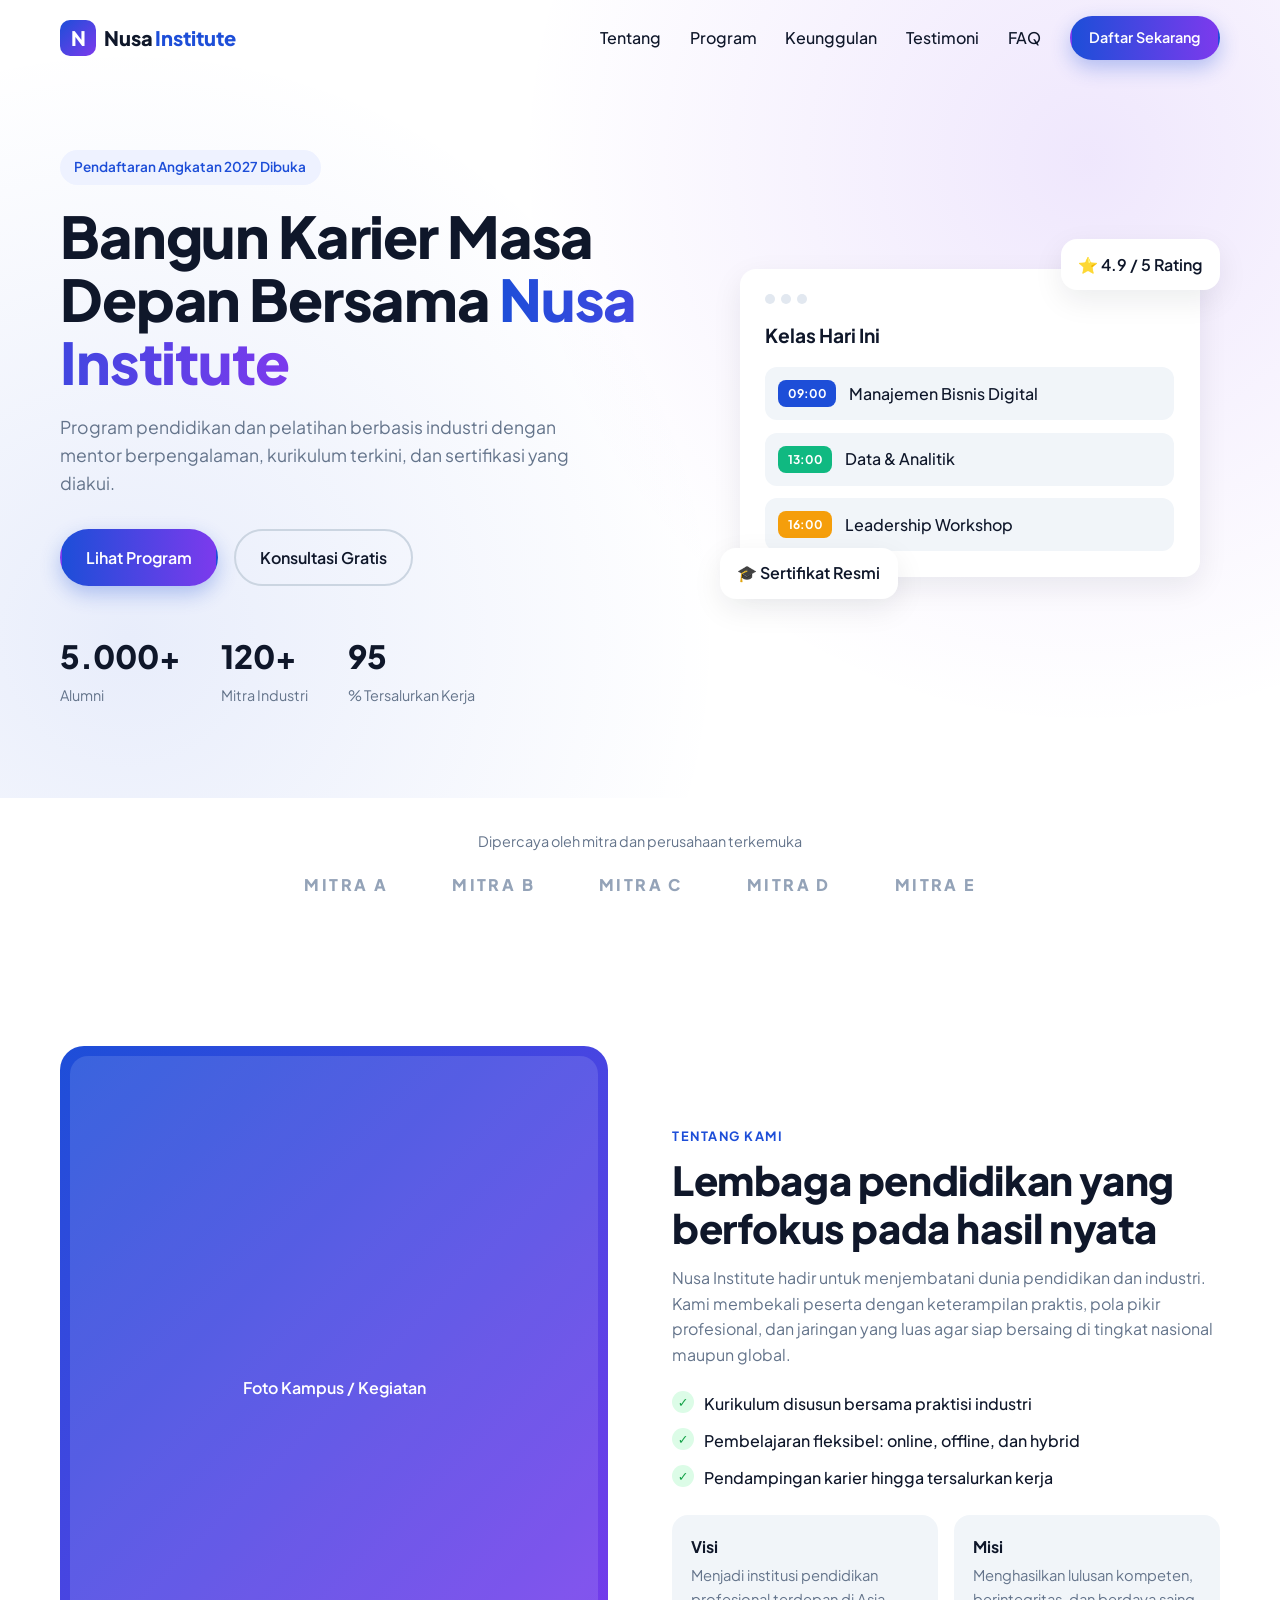
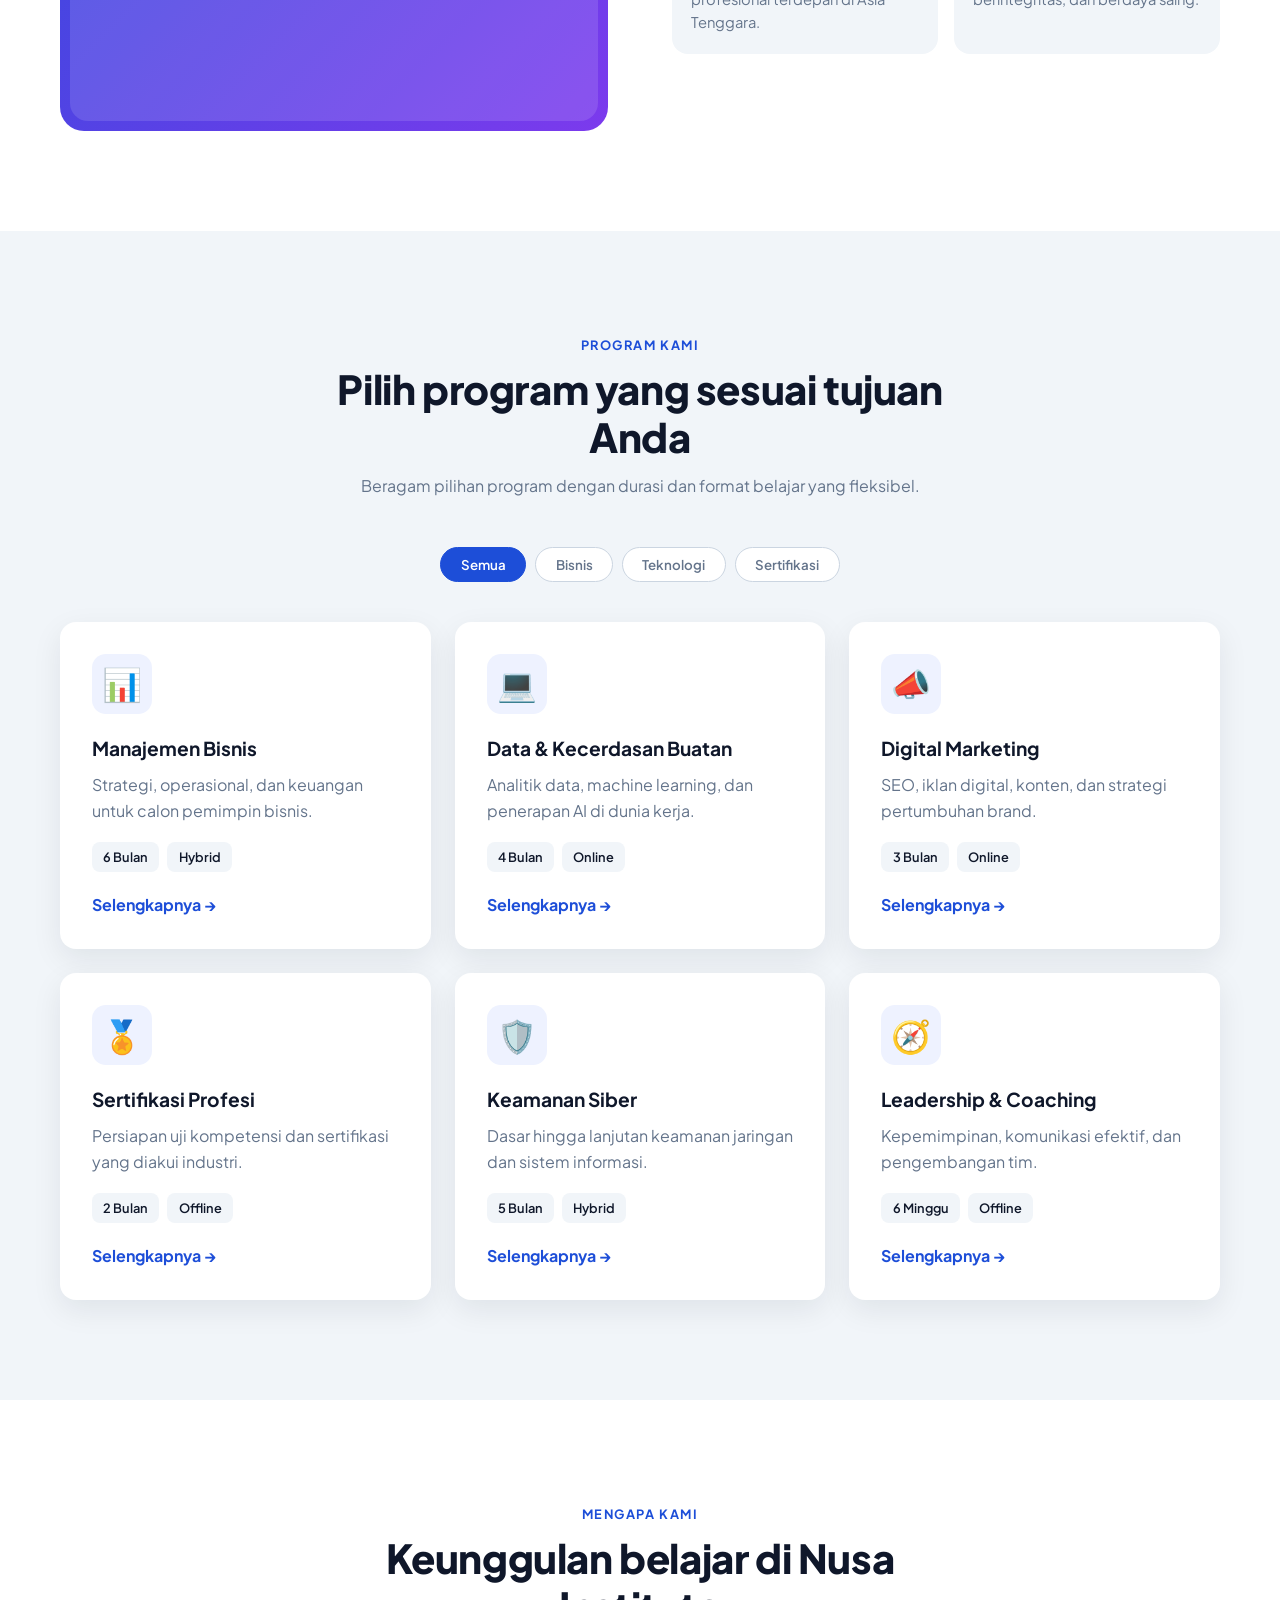
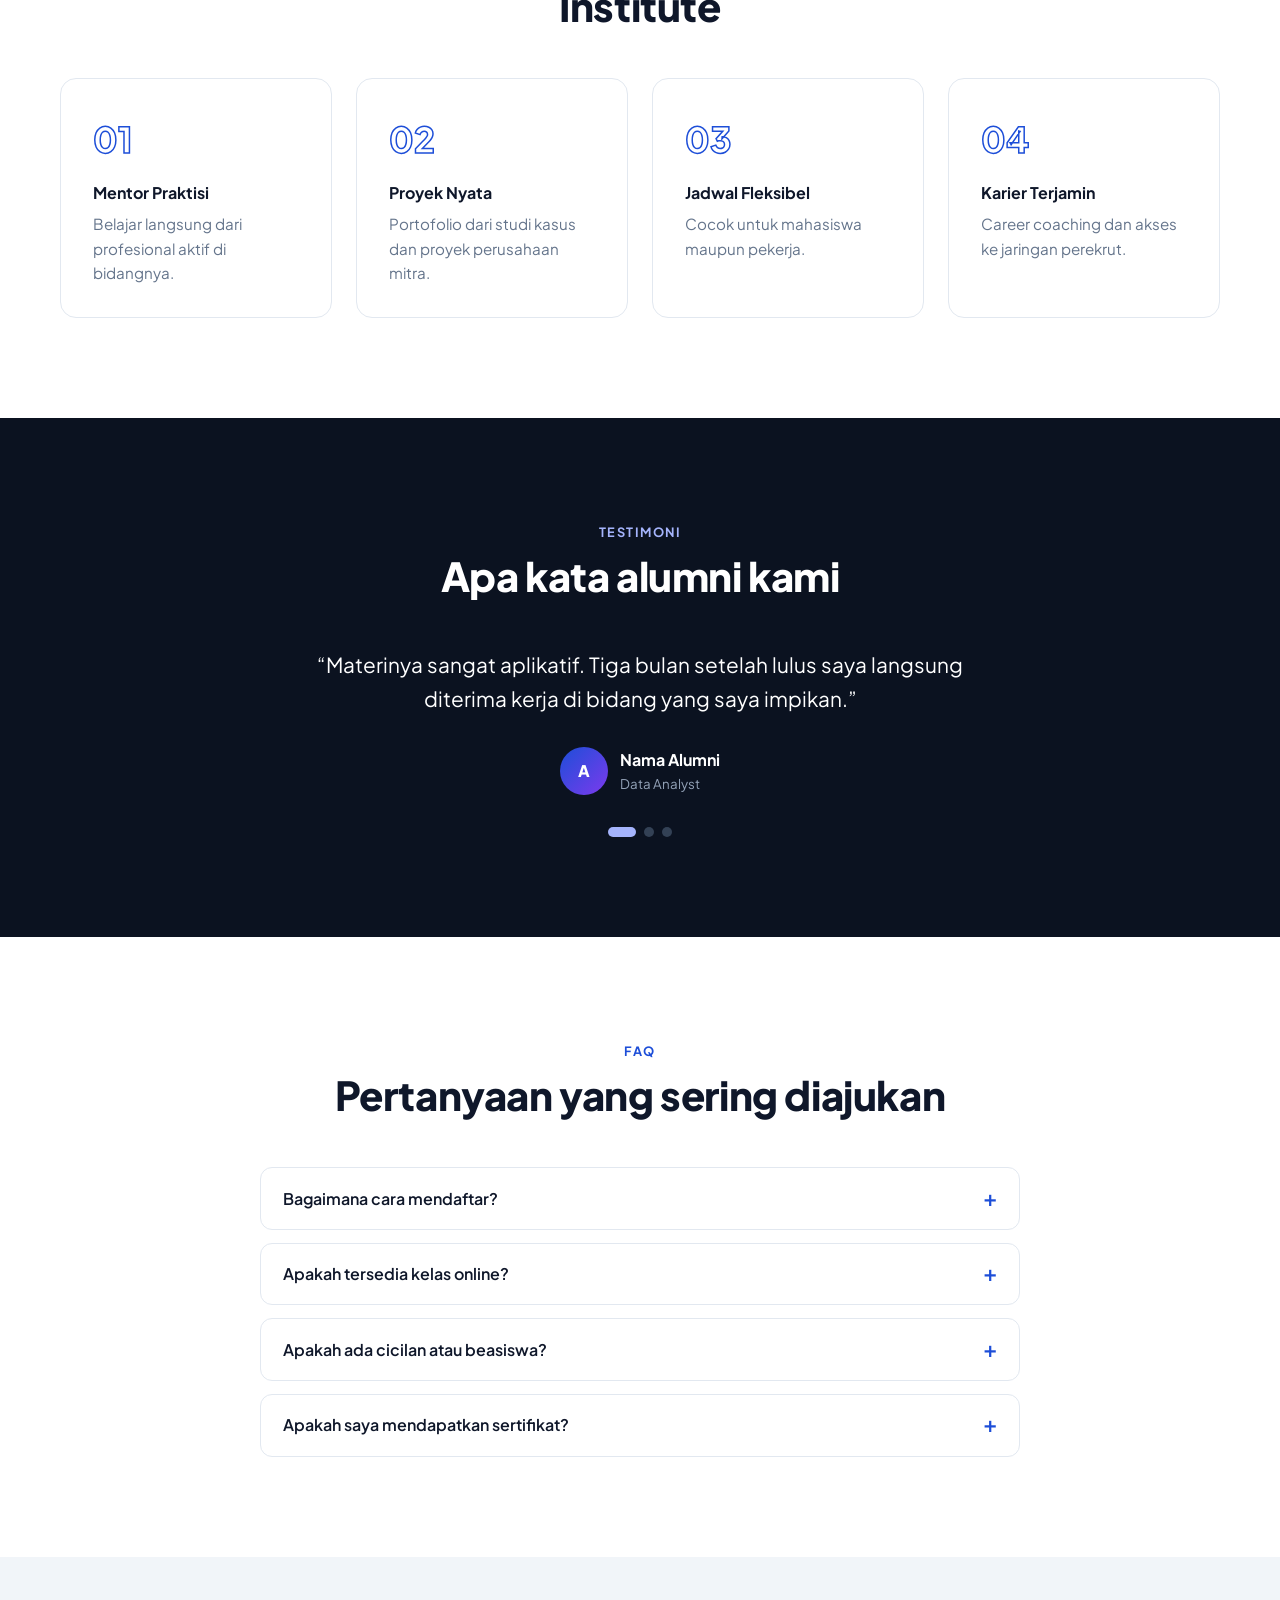
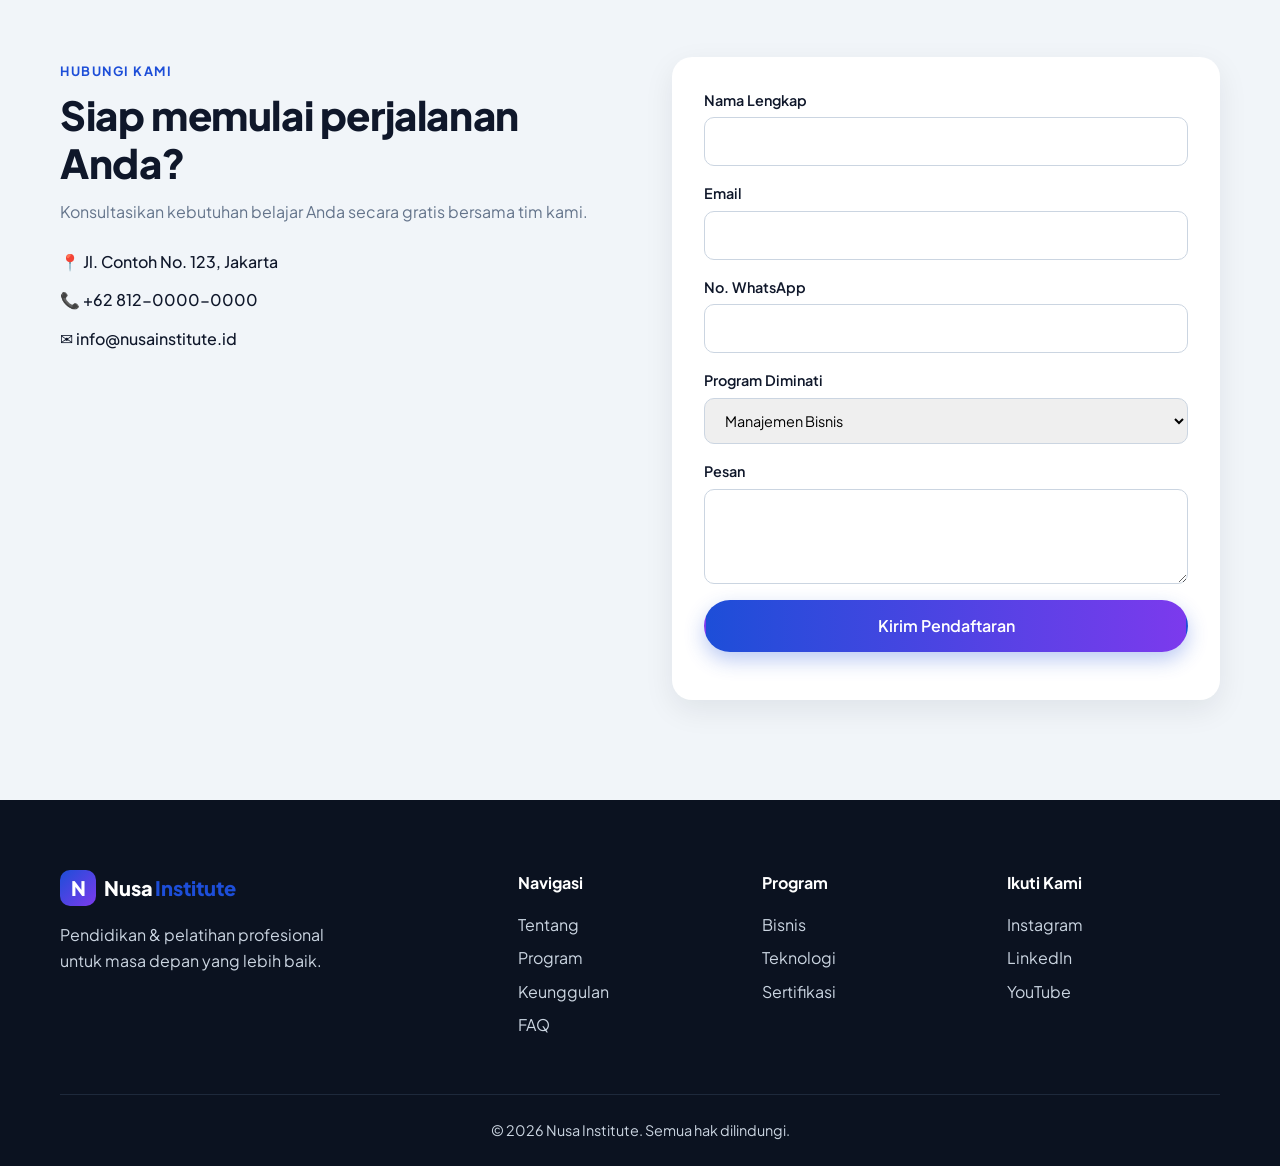
==== index.html @ dc655ea7 "Add institute landing page template (HTML/CSS/JS) Co-Authored-By: Claude Opus 5.5 <noreply@anthropic" ====
<!DOCTYPE html>
<html lang="id">
<head>
  <meta charset="UTF-8" />
  <meta name="viewport" content="width=device-width, initial-scale=1.0" />
  <title>Nusa Institute — Pendidikan & Pelatihan Profesional</title>
  <meta name="description" content="Nusa Institute: program pendidikan, pelatihan, dan sertifikasi profesional." />
  <link rel="preconnect" href="https://fonts.googleapis.com" />
  <link rel="preconnect" href="https://fonts.gstatic.com" crossorigin />
  <link href="https://fonts.googleapis.com/css2?family=Plus+Jakarta+Sans:wght@400;500;600;700;800&display=swap" rel="stylesheet" />
  <link rel="stylesheet" href="assets/styles.css" />
</head>
<body>
  <!-- Navbar -->
  <header class="nav" id="top">
    <div class="container nav__inner">
      <a href="#top" class="logo"><span class="logo__mark">N</span> Nusa<span class="logo__accent">Institute</span></a>
      <nav class="nav__links" id="navLinks">
        <a href="#tentang">Tentang</a>
        <a href="#program">Program</a>
        <a href="#keunggulan">Keunggulan</a>
        <a href="#testimoni">Testimoni</a>
        <a href="#faq">FAQ</a>
        <a href="#kontak" class="btn btn--primary btn--sm">Daftar Sekarang</a>
      </nav>
      <button class="nav__toggle" id="navToggle" aria-label="Buka menu"><span></span><span></span><span></span></button>
    </div>
  </header>

  <!-- Hero -->
  <section class="hero">
    <div class="container hero__inner">
      <div class="hero__text reveal">
        <span class="badge">Pendaftaran Angkatan 2027 Dibuka</span>
        <h1>Bangun Karier Masa Depan Bersama <span class="grad">Nusa Institute</span></h1>
        <p>Program pendidikan dan pelatihan berbasis industri dengan mentor berpengalaman, kurikulum terkini, dan sertifikasi yang diakui.</p>
        <div class="hero__cta">
          <a href="#program" class="btn btn--primary">Lihat Program</a>
          <a href="#kontak" class="btn btn--ghost">Konsultasi Gratis</a>
        </div>
        <div class="hero__stats">
          <div><strong data-count="5000">0</strong><span>Alumni</span></div>
          <div><strong data-count="120">0</strong><span>Mitra Industri</span></div>
          <div><strong data-count="95">0</strong><span>% Tersalurkan Kerja</span></div>
        </div>
      </div>
      <div class="hero__visual reveal">
        <div class="hero__card hero__card--main">
          <div class="hero__card-head"><span class="dot"></span><span class="dot"></span><span class="dot"></span></div>
          <h3>Kelas Hari Ini</h3>
          <ul>
            <li><span class="pill pill--blue">09:00</span> Manajemen Bisnis Digital</li>
            <li><span class="pill pill--green">13:00</span> Data &amp; Analitik</li>
            <li><span class="pill pill--orange">16:00</span> Leadership Workshop</li>
          </ul>
        </div>
        <div class="hero__card hero__card--float">🎓 Sertifikat Resmi</div>
        <div class="hero__card hero__card--float2">⭐ 4.9 / 5 Rating</div>
      </div>
    </div>
  </section>

  <!-- Partners -->
  <section class="partners">
    <div class="container">
      <p>Dipercaya oleh mitra dan perusahaan terkemuka</p>
      <div class="partners__row">
        <span>MITRA A</span><span>MITRA B</span><span>MITRA C</span><span>MITRA D</span><span>MITRA E</span>
      </div>
    </div>
  </section>

  <!-- About -->
  <section class="section" id="tentang">
    <div class="container about">
      <div class="about__img reveal"><div class="about__img-inner">Foto Kampus / Kegiatan</div></div>
      <div class="reveal">
        <span class="eyebrow">Tentang Kami</span>
        <h2>Lembaga pendidikan yang berfokus pada hasil nyata</h2>
        <p>Nusa Institute hadir untuk menjembatani dunia pendidikan dan industri. Kami membekali peserta dengan keterampilan praktis, pola pikir profesional, dan jaringan yang luas agar siap bersaing di tingkat nasional maupun global.</p>
        <ul class="checklist">
          <li>Kurikulum disusun bersama praktisi industri</li>
          <li>Pembelajaran fleksibel: online, offline, dan hybrid</li>
          <li>Pendampingan karier hingga tersalurkan kerja</li>
        </ul>
        <div class="about__vm">
          <div><h4>Visi</h4><p>Menjadi institusi pendidikan profesional terdepan di Asia Tenggara.</p></div>
          <div><h4>Misi</h4><p>Menghasilkan lulusan kompeten, berintegritas, dan berdaya saing.</p></div>
        </div>
      </div>
    </div>
  </section>

  <!-- Programs -->
  <section class="section section--alt" id="program">
    <div class="container">
      <div class="section__head reveal">
        <span class="eyebrow">Program Kami</span>
        <h2>Pilih program yang sesuai tujuan Anda</h2>
        <p>Beragam pilihan program dengan durasi dan format belajar yang fleksibel.</p>
      </div>
      <div class="filters reveal">
        <button class="filter is-active" data-filter="all">Semua</button>
        <button class="filter" data-filter="bisnis">Bisnis</button>
        <button class="filter" data-filter="teknologi">Teknologi</button>
        <button class="filter" data-filter="sertifikasi">Sertifikasi</button>
      </div>
      <div class="grid grid--3" id="programGrid">
        <article class="card reveal" data-cat="bisnis">
          <div class="card__icon">📊</div>
          <h3>Manajemen Bisnis</h3>
          <p>Strategi, operasional, dan keuangan untuk calon pemimpin bisnis.</p>
          <div class="card__meta"><span>6 Bulan</span><span>Hybrid</span></div>
          <a href="#kontak" class="card__link">Selengkapnya →</a>
        </article>
        <article class="card reveal" data-cat="teknologi">
          <div class="card__icon">💻</div>
          <h3>Data &amp; Kecerdasan Buatan</h3>
          <p>Analitik data, machine learning, dan penerapan AI di dunia kerja.</p>
          <div class="card__meta"><span>4 Bulan</span><span>Online</span></div>
          <a href="#kontak" class="card__link">Selengkapnya →</a>
        </article>
        <article class="card reveal" data-cat="bisnis">
          <div class="card__icon">📣</div>
          <h3>Digital Marketing</h3>
          <p>SEO, iklan digital, konten, dan strategi pertumbuhan brand.</p>
          <div class="card__meta"><span>3 Bulan</span><span>Online</span></div>
          <a href="#kontak" class="card__link">Selengkapnya →</a>
        </article>
        <article class="card reveal" data-cat="sertifikasi">
          <div class="card__icon">🏅</div>
          <h3>Sertifikasi Profesi</h3>
          <p>Persiapan uji kompetensi dan sertifikasi yang diakui industri.</p>
          <div class="card__meta"><span>2 Bulan</span><span>Offline</span></div>
          <a href="#kontak" class="card__link">Selengkapnya →</a>
        </article>
        <article class="card reveal" data-cat="teknologi">
          <div class="card__icon">🛡️</div>
          <h3>Keamanan Siber</h3>
          <p>Dasar hingga lanjutan keamanan jaringan dan sistem informasi.</p>
          <div class="card__meta"><span>5 Bulan</span><span>Hybrid</span></div>
          <a href="#kontak" class="card__link">Selengkapnya →</a>
        </article>
        <article class="card reveal" data-cat="sertifikasi">
          <div class="card__icon">🧭</div>
          <h3>Leadership &amp; Coaching</h3>
          <p>Kepemimpinan, komunikasi efektif, dan pengembangan tim.</p>
          <div class="card__meta"><span>6 Minggu</span><span>Offline</span></div>
          <a href="#kontak" class="card__link">Selengkapnya →</a>
        </article>
      </div>
    </div>
  </section>

  <!-- Features -->
  <section class="section" id="keunggulan">
    <div class="container">
      <div class="section__head reveal">
        <span class="eyebrow">Mengapa Kami</span>
        <h2>Keunggulan belajar di Nusa Institute</h2>
      </div>
      <div class="grid grid--4">
        <div class="feature reveal"><div class="feature__num">01</div><h4>Mentor Praktisi</h4><p>Belajar langsung dari profesional aktif di bidangnya.</p></div>
        <div class="feature reveal"><div class="feature__num">02</div><h4>Proyek Nyata</h4><p>Portofolio dari studi kasus dan proyek perusahaan mitra.</p></div>
        <div class="feature reveal"><div class="feature__num">03</div><h4>Jadwal Fleksibel</h4><p>Cocok untuk mahasiswa maupun pekerja.</p></div>
        <div class="feature reveal"><div class="feature__num">04</div><h4>Karier Terjamin</h4><p>Career coaching dan akses ke jaringan perekrut.</p></div>
      </div>
    </div>
  </section>

  <!-- Testimonials -->
  <section class="section section--dark" id="testimoni">
    <div class="container">
      <div class="section__head reveal">
        <span class="eyebrow eyebrow--light">Testimoni</span>
        <h2>Apa kata alumni kami</h2>
      </div>
      <div class="slider reveal">
        <div class="slider__track" id="sliderTrack">
          <blockquote class="testi">
            <p>“Materinya sangat aplikatif. Tiga bulan setelah lulus saya langsung diterima kerja di bidang yang saya impikan.”</p>
            <footer><span class="avatar">A</span><div><strong>Nama Alumni</strong><small>Data Analyst</small></div></footer>
          </blockquote>
          <blockquote class="testi">
            <p>“Mentornya sabar dan berpengalaman. Jadwal fleksibel sehingga bisa belajar sambil bekerja.”</p>
            <footer><span class="avatar">B</span><div><strong>Nama Alumni</strong><small>Marketing Manager</small></div></footer>
          </blockquote>
          <blockquote class="testi">
            <p>“Sertifikasinya membantu saya naik jabatan. Investasi terbaik untuk karier saya.”</p>
            <footer><span class="avatar">C</span><div><strong>Nama Alumni</strong><small>Team Leader</small></div></footer>
          </blockquote>
        </div>
        <div class="slider__dots" id="sliderDots"></div>
      </div>
    </div>
  </section>

  <!-- FAQ -->
  <section class="section" id="faq">
    <div class="container container--narrow">
      <div class="section__head reveal">
        <span class="eyebrow">FAQ</span>
        <h2>Pertanyaan yang sering diajukan</h2>
      </div>
      <div class="faq reveal">
        <details><summary>Bagaimana cara mendaftar?</summary><p>Isi formulir pada bagian Kontak di bawah, tim kami akan menghubungi Anda dalam 1×24 jam.</p></details>
        <details><summary>Apakah tersedia kelas online?</summary><p>Ya. Sebagian besar program tersedia dalam format online, offline, maupun hybrid.</p></details>
        <details><summary>Apakah ada cicilan atau beasiswa?</summary><p>Tersedia skema cicilan dan beasiswa terbatas untuk peserta berprestasi.</p></details>
        <details><summary>Apakah saya mendapatkan sertifikat?</summary><p>Setiap peserta yang menyelesaikan program akan memperoleh sertifikat resmi.</p></details>
      </div>
    </div>
  </section>

  <!-- CTA + Contact -->
  <section class="section section--alt" id="kontak">
    <div class="container contact">
      <div class="reveal">
        <span class="eyebrow">Hubungi Kami</span>
        <h2>Siap memulai perjalanan Anda?</h2>
        <p>Konsultasikan kebutuhan belajar Anda secara gratis bersama tim kami.</p>
        <ul class="contact__info">
          <li>📍 Jl. Contoh No. 123, Jakarta</li>
          <li>📞 +62 812-0000-0000</li>
          <li>✉️ info@nusainstitute.id</li>
        </ul>
      </div>
      <form class="form reveal" id="contactForm">
        <label>Nama Lengkap<input type="text" name="nama" required /></label>
        <label>Email<input type="email" name="email" required /></label>
        <label>No. WhatsApp<input type="tel" name="wa" required /></label>
        <label>Program Diminati
          <select name="program">
            <option>Manajemen Bisnis</option><option>Data &amp; Kecerdasan Buatan</option>
            <option>Digital Marketing</option><option>Sertifikasi Profesi</option>
            <option>Keamanan Siber</option><option>Leadership &amp; Coaching</option>
          </select>
        </label>
        <label>Pesan<textarea name="pesan" rows="3"></textarea></label>
        <button type="submit" class="btn btn--primary btn--block">Kirim Pendaftaran</button>
        <p class="form__msg" id="formMsg" role="status"></p>
      </form>
    </div>
  </section>

  <!-- Footer -->
  <footer class="footer">
    <div class="container footer__grid">
      <div>
        <a href="#top" class="logo logo--light"><span class="logo__mark">N</span> Nusa<span class="logo__accent">Institute</span></a>
        <p>Pendidikan & pelatihan profesional untuk masa depan yang lebih baik.</p>
      </div>
      <div><h5>Navigasi</h5><a href="#tentang">Tentang</a><a href="#program">Program</a><a href="#keunggulan">Keunggulan</a><a href="#faq">FAQ</a></div>
      <div><h5>Program</h5><a href="#program">Bisnis</a><a href="#program">Teknologi</a><a href="#program">Sertifikasi</a></div>
      <div><h5>Ikuti Kami</h5><a href="#">Instagram</a><a href="#">LinkedIn</a><a href="#">YouTube</a></div>
    </div>
    <div class="container footer__bottom">© <span id="year"></span> Nusa Institute. Semua hak dilindungi.</div>
  </footer>

  <a href="#top" class="to-top" id="toTop" aria-label="Kembali ke atas">↑</a>
  <script src="assets/script.js"></script>
</body>
</html>
---- assets/styles.css ----
:root{
  --primary:#1d4ed8; --primary-2:#7c3aed; --accent:#f59e0b;
  --text:#0f172a; --muted:#64748b; --bg:#ffffff; --bg-alt:#f1f5f9; --dark:#0b1220;
  --radius:16px; --shadow:0 10px 30px rgba(15,23,42,.08);
}
*{box-sizing:border-box;margin:0;padding:0}
html{scroll-behavior:smooth}
body{font-family:'Plus Jakarta Sans',system-ui,sans-serif;color:var(--text);background:var(--bg);line-height:1.6}
a{color:inherit;text-decoration:none}
img{max-width:100%}
.container{width:min(1160px,92%);margin-inline:auto}
.container--narrow{width:min(760px,92%)}
h1{font-size:clamp(2.2rem,5vw,3.6rem);line-height:1.1;font-weight:800;letter-spacing:-.02em}
h2{font-size:clamp(1.7rem,3.5vw,2.5rem);line-height:1.2;font-weight:800;letter-spacing:-.01em;margin-bottom:.8rem}
h3{font-size:1.2rem;font-weight:700}
.grad{background:linear-gradient(90deg,var(--primary),var(--primary-2));-webkit-background-clip:text;background-clip:text;color:transparent}

/* Buttons */
.btn{display:inline-flex;align-items:center;justify-content:center;gap:.5rem;padding:.85rem 1.5rem;border-radius:999px;font-weight:600;border:2px solid transparent;cursor:pointer;transition:.25s;font-family:inherit;font-size:1rem}
.btn--primary{background:linear-gradient(90deg,var(--primary),var(--primary-2));color:#fff;box-shadow:0 8px 20px rgba(29,78,216,.3)}
.btn--primary:hover{transform:translateY(-2px);box-shadow:0 12px 26px rgba(29,78,216,.4)}
.btn--ghost{border-color:#cbd5e1;color:var(--text)}
.btn--ghost:hover{border-color:var(--primary);color:var(--primary)}
.btn--sm{padding:.55rem 1.1rem;font-size:.9rem}
.btn--block{width:100%}

/* Navbar */
.nav{position:fixed;inset:0 0 auto;z-index:50;transition:.3s}
.nav.is-scrolled{background:rgba(255,255,255,.9);backdrop-filter:blur(12px);box-shadow:0 2px 20px rgba(0,0,0,.06)}
.nav__inner{display:flex;align-items:center;justify-content:space-between;height:76px}
.logo{display:flex;align-items:center;gap:.5rem;font-weight:800;font-size:1.25rem}
.logo__mark{display:grid;place-items:center;width:36px;height:36px;border-radius:10px;background:linear-gradient(135deg,var(--primary),var(--primary-2));color:#fff}
.logo__accent{color:var(--primary);margin-left:-.35rem}
.logo--light{color:#fff}
.nav__links{display:flex;align-items:center;gap:1.8rem;font-weight:500}
.nav__links a:not(.btn):hover{color:var(--primary)}
.nav__toggle{display:none;background:none;border:0;cursor:pointer;flex-direction:column;gap:5px}
.nav__toggle span{width:24px;height:2px;background:var(--text);transition:.3s}

/* Hero */
.hero{padding:150px 0 90px;background:radial-gradient(circle at 85% 20%,rgba(124,58,237,.12),transparent 45%),radial-gradient(circle at 10% 80%,rgba(29,78,216,.10),transparent 45%)}
.hero__inner{display:grid;grid-template-columns:1.1fr .9fr;gap:3rem;align-items:center}
.badge{display:inline-block;background:#eef2ff;color:var(--primary);padding:.4rem .9rem;border-radius:999px;font-weight:600;font-size:.85rem;margin-bottom:1.2rem}
.hero__text p{color:var(--muted);font-size:1.1rem;margin:1.2rem 0 2rem;max-width:540px}
.hero__cta{display:flex;gap:1rem;flex-wrap:wrap}
.hero__stats{display:flex;gap:2.5rem;margin-top:2.8rem}
.hero__stats strong{display:block;font-size:2rem;font-weight:800}
.hero__stats span{color:var(--muted);font-size:.9rem}
.hero__visual{position:relative;min-height:380px}
.hero__card{background:#fff;border-radius:var(--radius);box-shadow:var(--shadow)}
.hero__card--main{padding:1.6rem;position:absolute;inset:30px 20px auto 20px}
.hero__card-head{display:flex;gap:6px;margin-bottom:1rem}
.dot{width:10px;height:10px;border-radius:50%;background:#e2e8f0}
.hero__card--main ul{list-style:none;margin-top:1rem;display:grid;gap:.8rem}
.hero__card--main li{display:flex;align-items:center;gap:.8rem;padding:.8rem;border-radius:12px;background:var(--bg-alt);font-weight:500}
.pill{font-size:.75rem;font-weight:700;padding:.25rem .6rem;border-radius:8px;color:#fff}
.pill--blue{background:var(--primary)}.pill--green{background:#10b981}.pill--orange{background:var(--accent)}
.hero__card--float,.hero__card--float2{position:absolute;padding:.8rem 1.1rem;font-weight:600;animation:float 4s ease-in-out infinite}
.hero__card--float{bottom:20px;left:0}
.hero__card--float2{top:0;right:0;animation-delay:2s}
@keyframes float{50%{transform:translateY(-10px)}}

/* Partners */
.partners{padding:2rem 0 3rem;text-align:center}
.partners p{color:var(--muted);font-size:.9rem;margin-bottom:1.2rem}
.partners__row{display:flex;justify-content:center;flex-wrap:wrap;gap:2.5rem 4rem;font-weight:800;letter-spacing:.15em;color:#94a3b8}

/* Sections */
.section{padding:100px 0}
.section--alt{background:var(--bg-alt)}
.section--dark{background:var(--dark);color:#fff}
.section__head{text-align:center;max-width:640px;margin:0 auto 3rem}
.section__head p{color:var(--muted)}
.eyebrow{display:inline-block;color:var(--primary);font-weight:700;text-transform:uppercase;letter-spacing:.12em;font-size:.8rem;margin-bottom:.6rem}
.eyebrow--light{color:#a5b4fc}

/* About */
.about{display:grid;grid-template-columns:1fr 1fr;gap:4rem;align-items:center}
.about__img{aspect-ratio:4/5;border-radius:24px;background:linear-gradient(135deg,var(--primary),var(--primary-2));padding:10px}
.about__img-inner{height:100%;border-radius:18px;background:rgba(255,255,255,.12);display:grid;place-items:center;color:#fff;font-weight:600}
.about p{color:var(--muted)}
.checklist{list-style:none;margin:1.5rem 0;display:grid;gap:.7rem}
.checklist li{padding-left:2rem;position:relative;font-weight:500}
.checklist li::before{content:"✓";position:absolute;left:0;width:22px;height:22px;border-radius:50%;background:#dcfce7;color:#16a34a;display:grid;place-items:center;font-size:.8rem;font-weight:800}
.about__vm{display:grid;grid-template-columns:1fr 1fr;gap:1rem}
.about__vm>div{background:var(--bg-alt);padding:1.2rem;border-radius:var(--radius)}
.about__vm h4{margin-bottom:.3rem}
.about__vm p{font-size:.92rem}

/* Grid & cards */
.grid{display:grid;gap:1.5rem}
.grid--3{grid-template-columns:repeat(3,1fr)}
.grid--4{grid-template-columns:repeat(4,1fr)}
.filters{display:flex;justify-content:center;flex-wrap:wrap;gap:.6rem;margin-bottom:2.5rem}
.filter{border:1px solid #cbd5e1;background:#fff;padding:.5rem 1.2rem;border-radius:999px;cursor:pointer;font-family:inherit;font-weight:600;color:var(--muted);transition:.2s}
.filter.is-active,.filter:hover{background:var(--primary);color:#fff;border-color:var(--primary)}
.card{background:#fff;border-radius:var(--radius);padding:2rem;box-shadow:var(--shadow);transition:.3s;display:flex;flex-direction:column}
.card:hover{transform:translateY(-6px);box-shadow:0 20px 40px rgba(15,23,42,.12)}
.card.is-hidden{display:none}
.card__icon{font-size:2rem;width:60px;height:60px;display:grid;place-items:center;border-radius:14px;background:#eef2ff;margin-bottom:1.2rem}
.card p{color:var(--muted);margin:.5rem 0 1.2rem;flex:1}
.card__meta{display:flex;gap:.5rem;margin-bottom:1.2rem}
.card__meta span{font-size:.8rem;font-weight:600;background:var(--bg-alt);padding:.3rem .7rem;border-radius:8px}
.card__link{color:var(--primary);font-weight:700}
.feature{padding:2rem;border-radius:var(--radius);border:1px solid #e2e8f0;transition:.3s}
.feature:hover{border-color:var(--primary);box-shadow:var(--shadow)}
.feature__num{font-size:2.2rem;font-weight:800;color:transparent;-webkit-text-stroke:1.5px var(--primary);margin-bottom:.8rem}
.feature p{color:var(--muted);font-size:.95rem;margin-top:.4rem}

/* Slider */
.slider{overflow:hidden;max-width:760px;margin:auto}
.slider__track{display:flex;transition:transform .6s ease}
.testi{min-width:100%;padding:0 1rem;text-align:center}
.testi p{font-size:1.3rem;line-height:1.6;margin-bottom:2rem}
.testi footer{display:flex;align-items:center;justify-content:center;gap:.8rem;text-align:left}
.testi small{display:block;color:#94a3b8}
.avatar{width:48px;height:48px;border-radius:50%;background:linear-gradient(135deg,var(--primary),var(--primary-2));display:grid;place-items:center;font-weight:800}
.slider__dots{display:flex;justify-content:center;gap:.5rem;margin-top:2rem}
.slider__dots button{width:10px;height:10px;border-radius:999px;border:0;background:#334155;cursor:pointer;transition:.3s}
.slider__dots button.is-active{width:28px;background:#a5b4fc}

/* FAQ */
.faq{display:grid;gap:.8rem}
.faq details{border:1px solid #e2e8f0;border-radius:12px;padding:1.1rem 1.4rem;transition:.2s}
.faq details[open]{border-color:var(--primary);box-shadow:var(--shadow)}
.faq summary{cursor:pointer;font-weight:600;list-style:none;display:flex;justify-content:space-between}
.faq summary::after{content:"+";font-size:1.4rem;color:var(--primary);line-height:1}
.faq details[open] summary::after{content:"–"}
.faq p{color:var(--muted);margin-top:.7rem}

/* Contact */
.contact{display:grid;grid-template-columns:1fr 1fr;gap:4rem;align-items:start}
.contact p{color:var(--muted)}
.contact__info{list-style:none;margin-top:1.5rem;display:grid;gap:.8rem;font-weight:500}
.form{background:#fff;padding:2rem;border-radius:20px;box-shadow:var(--shadow);display:grid;gap:1rem}
.form label{display:grid;gap:.35rem;font-weight:600;font-size:.9rem}
.form input,.form select,.form textarea{font:inherit;font-weight:400;padding:.75rem 1rem;border:1px solid #cbd5e1;border-radius:10px;outline:none;transition:.2s}
.form input:focus,.form select:focus,.form textarea:focus{border-color:var(--primary);box-shadow:0 0 0 3px rgba(29,78,216,.15)}
.form__msg{font-weight:600;color:#16a34a;text-align:center}

/* Footer */
.footer{background:var(--dark);color:#cbd5e1;padding:70px 0 0}
.footer__grid{display:grid;grid-template-columns:2fr 1fr 1fr 1fr;gap:2rem}
.footer__grid p{margin-top:1rem;max-width:300px}
.footer h5{color:#fff;font-size:1rem;margin-bottom:1rem}
.footer__grid a:not(.logo){display:block;margin-bottom:.5rem}
.footer__grid a:not(.logo):hover{color:#fff}
.footer__bottom{border-top:1px solid #1e293b;margin-top:3rem;padding:1.5rem 0;text-align:center;font-size:.9rem}
.to-top{position:fixed;right:24px;bottom:24px;width:46px;height:46px;border-radius:50%;background:var(--primary);color:#fff;display:grid;place-items:center;font-weight:800;opacity:0;pointer-events:none;transition:.3s;box-shadow:var(--shadow)}
.to-top.is-visible{opacity:1;pointer-events:auto}

/* Reveal animation */
.reveal{opacity:0;transform:translateY(30px);transition:opacity .8s ease,transform .8s ease}
.reveal.is-visible{opacity:1;transform:none}
@media (prefers-reduced-motion:reduce){.reveal{opacity:1;transform:none;transition:none}*{animation:none!important}}

/* Responsive */
@media (max-width:960px){
  .hero__inner,.about,.contact{grid-template-columns:1fr}
  .grid--3{grid-template-columns:repeat(2,1fr)}
  .grid--4{grid-template-columns:repeat(2,1fr)}
  .footer__grid{grid-template-columns:1fr 1fr}
  .about__img{aspect-ratio:16/10}
}
@media (max-width:768px){
  .nav__toggle{display:flex}
  .nav__links{position:fixed;top:76px;left:0;right:0;flex-direction:column;background:#fff;padding:1.5rem;gap:1.2rem;box-shadow:0 10px 30px rgba(0,0,0,.08);transform:translateY(-150%);transition:.35s;z-index:-1}
  .nav__links.is-open{transform:none}
  .nav.menu-open{background:#fff}
  .nav.menu-open .nav__toggle span:nth-child(1){transform:translateY(7px) rotate(45deg)}
  .nav.menu-open .nav__toggle span:nth-child(2){opacity:0}
  .nav.menu-open .nav__toggle span:nth-child(3){transform:translateY(-7px) rotate(-45deg)}
}
@media (max-width:560px){
  .grid--3,.grid--4,.about__vm,.footer__grid{grid-template-columns:1fr}
  .hero__stats{gap:1.5rem}
  .hero__stats strong{font-size:1.5rem}
  .section{padding:70px 0}
}
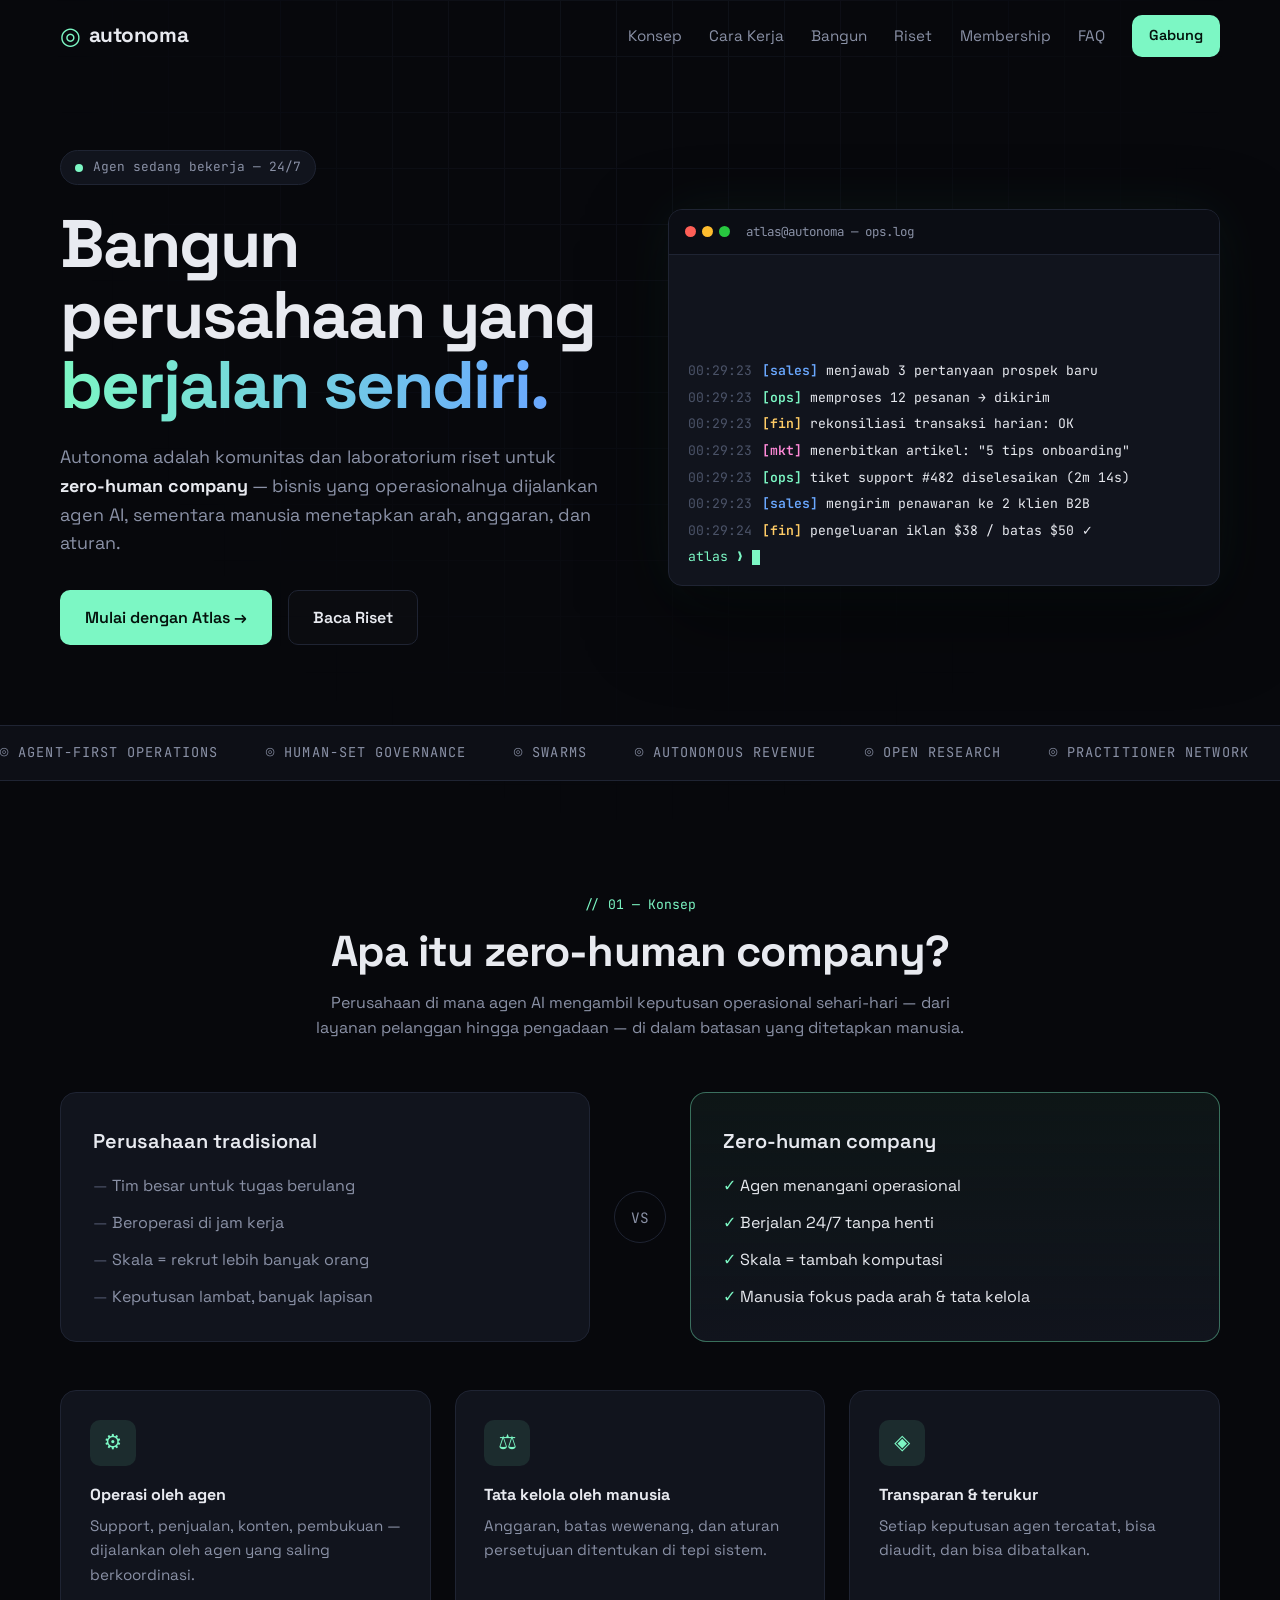
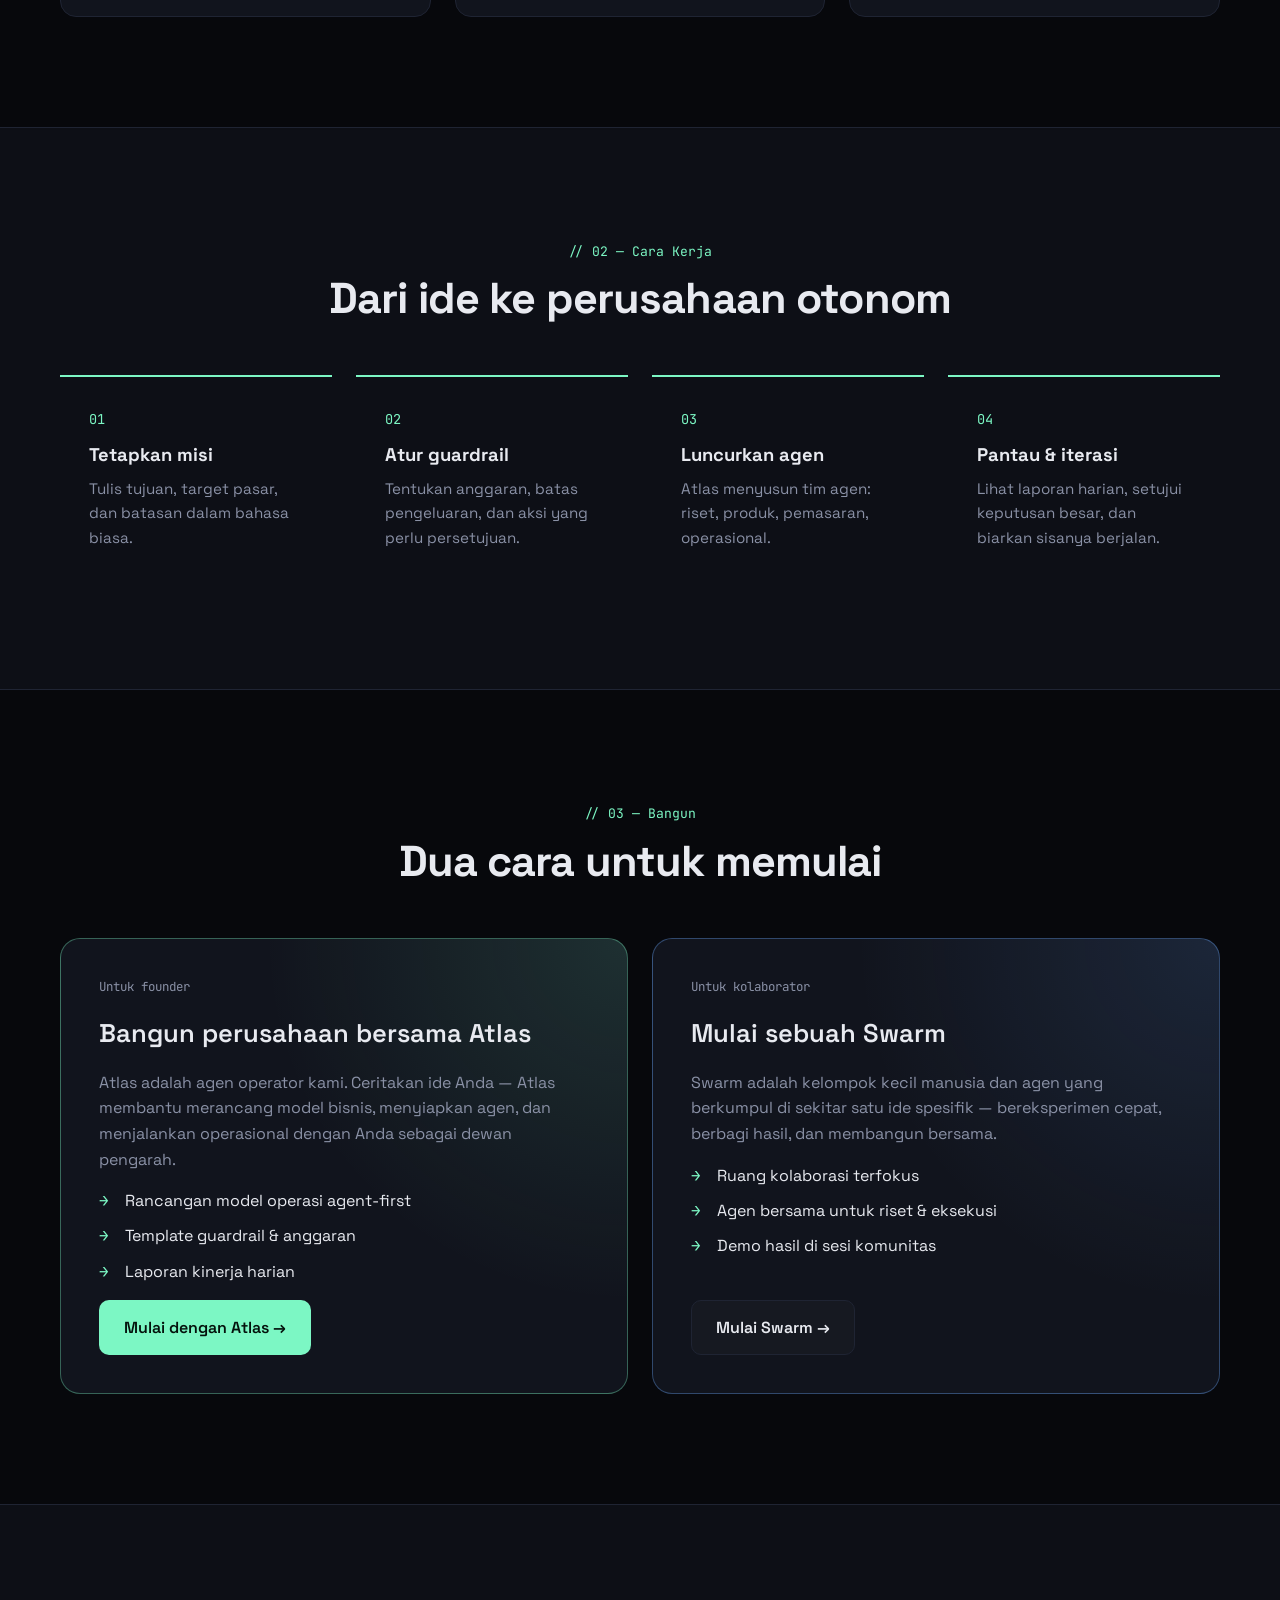
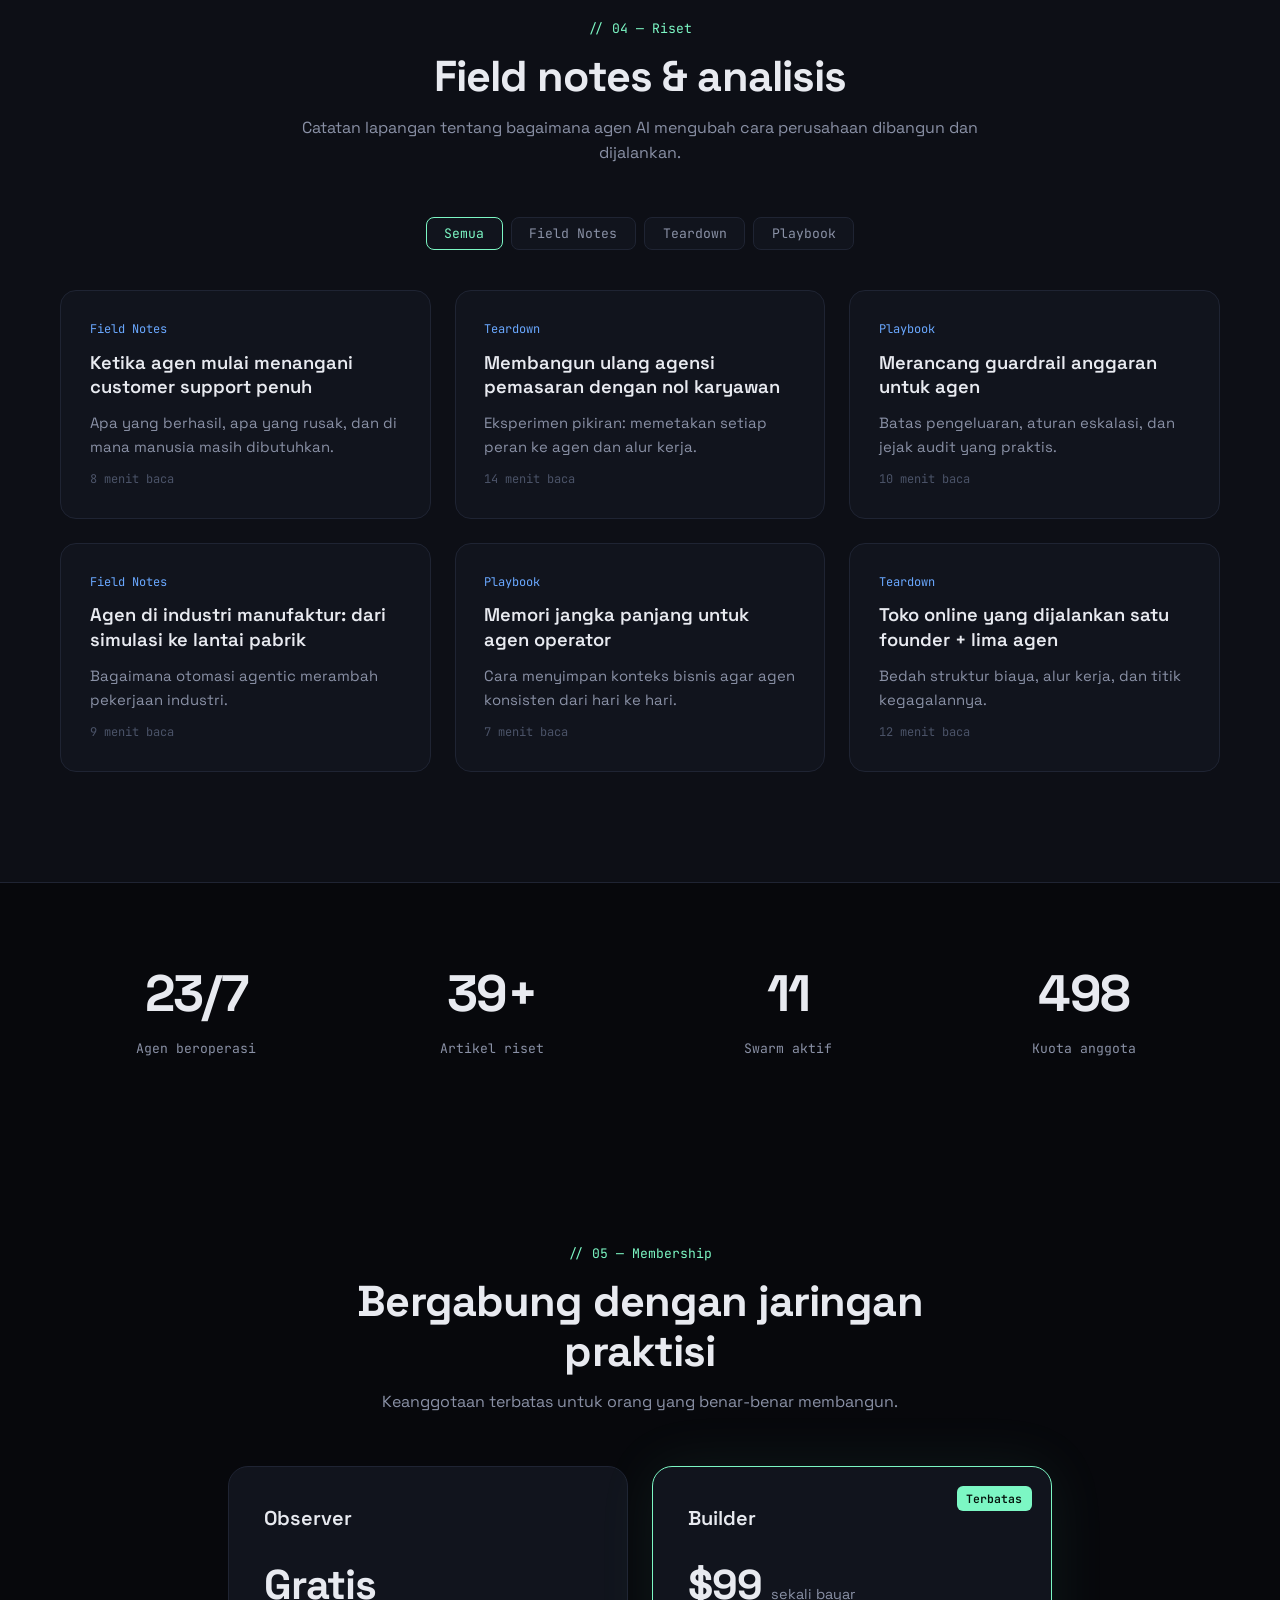
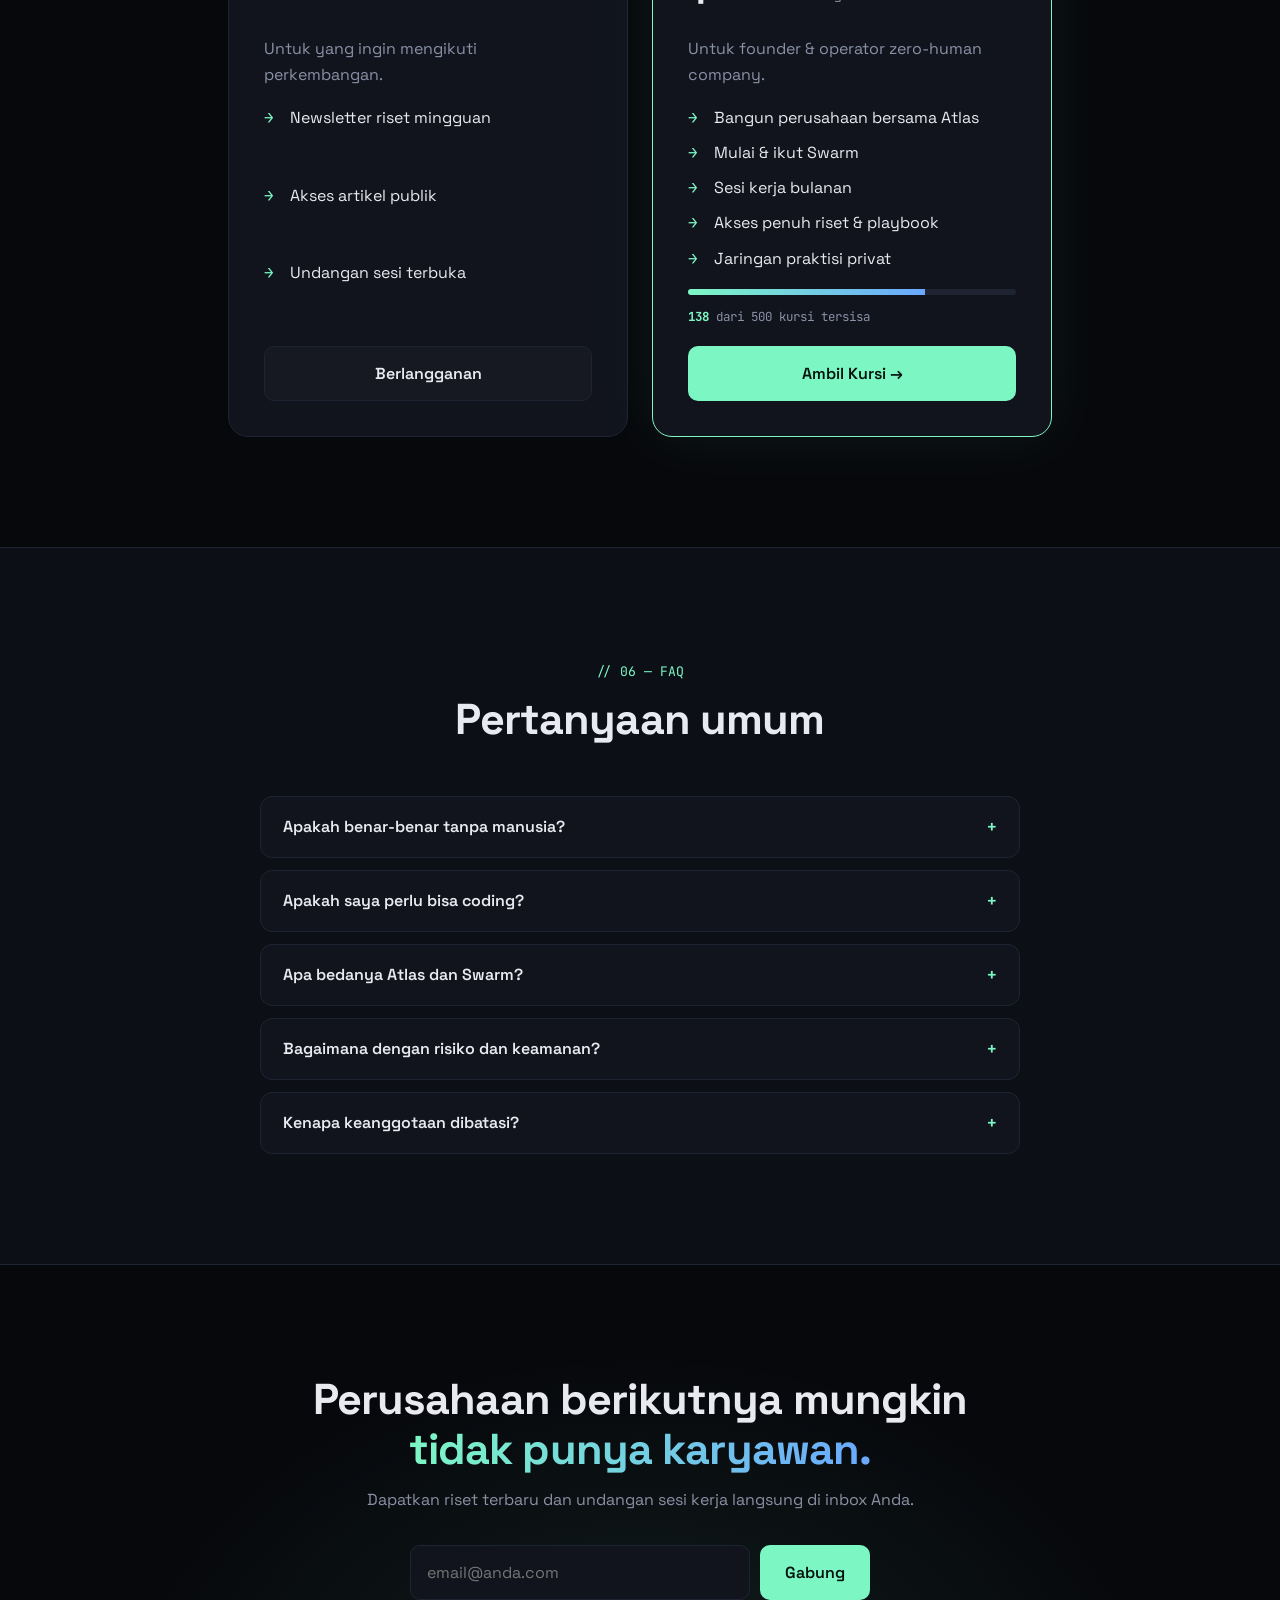
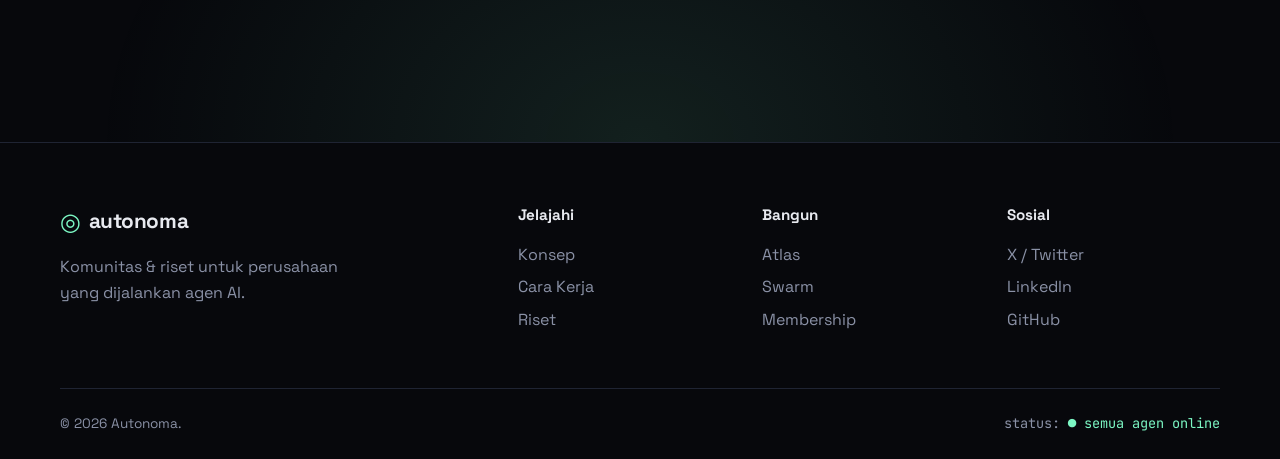
==== commit def126b1: "Rebuild landing page with zero-human company theme Dark, agent-focused design: live agent terminal, " ====
--- a/index.html
+++ b/index.html
@@ -3,25 +3,28 @@
 <head>
   <meta charset="UTF-8" />
   <meta name="viewport" content="width=device-width, initial-scale=1.0" />
-  <title>Nusa Institute — Pendidikan & Pelatihan Profesional</title>
-  <meta name="description" content="Nusa Institute: program pendidikan, pelatihan, dan sertifikasi profesional." />
+  <title>Autonoma — Perusahaan yang Berjalan Sendiri</title>
+  <meta name="description" content="Autonoma: komunitas, riset, dan tools untuk membangun zero-human company yang dijalankan agen AI." />
   <link rel="preconnect" href="https://fonts.googleapis.com" />
   <link rel="preconnect" href="https://fonts.gstatic.com" crossorigin />
-  <link href="https://fonts.googleapis.com/css2?family=Plus+Jakarta+Sans:wght@400;500;600;700;800&display=swap" rel="stylesheet" />
+  <link href="https://fonts.googleapis.com/css2?family=Space+Grotesk:wght@400;500;600;700&family=JetBrains+Mono:wght@400;600&display=swap" rel="stylesheet" />
   <link rel="stylesheet" href="assets/styles.css" />
 </head>
 <body>
+  <div class="bg-grid" aria-hidden="true"></div>
+
   <!-- Navbar -->
   <header class="nav" id="top">
     <div class="container nav__inner">
-      <a href="#top" class="logo"><span class="logo__mark">N</span> Nusa<span class="logo__accent">Institute</span></a>
+      <a href="#top" class="logo"><span class="logo__mark">◎</span>autonoma</a>
       <nav class="nav__links" id="navLinks">
-        <a href="#tentang">Tentang</a>
-        <a href="#program">Program</a>
-        <a href="#keunggulan">Keunggulan</a>
-        <a href="#testimoni">Testimoni</a>
+        <a href="#konsep">Konsep</a>
+        <a href="#cara-kerja">Cara Kerja</a>
+        <a href="#bangun">Bangun</a>
+        <a href="#riset">Riset</a>
+        <a href="#membership">Membership</a>
         <a href="#faq">FAQ</a>
-        <a href="#kontak" class="btn btn--primary btn--sm">Daftar Sekarang</a>
+        <a href="#membership" class="btn btn--primary btn--sm">Gabung</a>
       </nav>
       <button class="nav__toggle" id="navToggle" aria-label="Buka menu"><span></span><span></span><span></span></button>
     </div>
@@ -31,214 +34,254 @@
   <section class="hero">
     <div class="container hero__inner">
       <div class="hero__text reveal">
-        <span class="badge">Pendaftaran Angkatan 2027 Dibuka</span>
-        <h1>Bangun Karier Masa Depan Bersama <span class="grad">Nusa Institute</span></h1>
-        <p>Program pendidikan dan pelatihan berbasis industri dengan mentor berpengalaman, kurikulum terkini, dan sertifikasi yang diakui.</p>
+        <span class="badge"><span class="pulse"></span> Agen sedang bekerja — 24/7</span>
+        <h1>Bangun perusahaan yang <span class="grad">berjalan sendiri.</span></h1>
+        <p>Autonoma adalah komunitas dan laboratorium riset untuk <strong>zero-human company</strong> — bisnis yang operasionalnya dijalankan agen AI, sementara manusia menetapkan arah, anggaran, dan aturan.</p>
         <div class="hero__cta">
-          <a href="#program" class="btn btn--primary">Lihat Program</a>
-          <a href="#kontak" class="btn btn--ghost">Konsultasi Gratis</a>
-        </div>
-        <div class="hero__stats">
-          <div><strong data-count="5000">0</strong><span>Alumni</span></div>
-          <div><strong data-count="120">0</strong><span>Mitra Industri</span></div>
-          <div><strong data-count="95">0</strong><span>% Tersalurkan Kerja</span></div>
-        </div>
-      </div>
-      <div class="hero__visual reveal">
-        <div class="hero__card hero__card--main">
-          <div class="hero__card-head"><span class="dot"></span><span class="dot"></span><span class="dot"></span></div>
-          <h3>Kelas Hari Ini</h3>
+          <a href="#bangun" class="btn btn--primary">Mulai dengan Atlas →</a>
+          <a href="#riset" class="btn btn--ghost">Baca Riset</a>
+        </div>
+      </div>
+
+      <div class="terminal reveal" aria-label="Contoh log aktivitas agen">
+        <div class="terminal__bar">
+          <span class="dot dot--r"></span><span class="dot dot--y"></span><span class="dot dot--g"></span>
+          <span class="terminal__title">atlas@autonoma — ops.log</span>
+        </div>
+        <div class="terminal__body" id="terminal"></div>
+      </div>
+    </div>
+  </section>
+
+  <!-- Ticker -->
+  <div class="ticker" aria-hidden="true">
+    <div class="ticker__track">
+      <span>◎ AGENT-FIRST OPERATIONS</span><span>◎ HUMAN-SET GOVERNANCE</span><span>◎ SWARMS</span><span>◎ AUTONOMOUS REVENUE</span><span>◎ OPEN RESEARCH</span><span>◎ PRACTITIONER NETWORK</span>
+      <span>◎ AGENT-FIRST OPERATIONS</span><span>◎ HUMAN-SET GOVERNANCE</span><span>◎ SWARMS</span><span>◎ AUTONOMOUS REVENUE</span><span>◎ OPEN RESEARCH</span><span>◎ PRACTITIONER NETWORK</span>
+    </div>
+  </div>
+
+  <!-- Konsep -->
+  <section class="section" id="konsep">
+    <div class="container">
+      <div class="section__head reveal">
+        <span class="eyebrow">// 01 — Konsep</span>
+        <h2>Apa itu zero-human company?</h2>
+        <p>Perusahaan di mana agen AI mengambil keputusan operasional sehari-hari — dari layanan pelanggan hingga pengadaan — di dalam batasan yang ditetapkan manusia.</p>
+      </div>
+      <div class="compare reveal">
+        <div class="compare__col">
+          <h3>Perusahaan tradisional</h3>
           <ul>
-            <li><span class="pill pill--blue">09:00</span> Manajemen Bisnis Digital</li>
-            <li><span class="pill pill--green">13:00</span> Data &amp; Analitik</li>
-            <li><span class="pill pill--orange">16:00</span> Leadership Workshop</li>
-          </ul>
-        </div>
-        <div class="hero__card hero__card--float">🎓 Sertifikat Resmi</div>
-        <div class="hero__card hero__card--float2">⭐ 4.9 / 5 Rating</div>
-      </div>
-    </div>
-  </section>
-
-  <!-- Partners -->
-  <section class="partners">
-    <div class="container">
-      <p>Dipercaya oleh mitra dan perusahaan terkemuka</p>
-      <div class="partners__row">
-        <span>MITRA A</span><span>MITRA B</span><span>MITRA C</span><span>MITRA D</span><span>MITRA E</span>
-      </div>
-    </div>
-  </section>
-
-  <!-- About -->
-  <section class="section" id="tentang">
-    <div class="container about">
-      <div class="about__img reveal"><div class="about__img-inner">Foto Kampus / Kegiatan</div></div>
-      <div class="reveal">
-        <span class="eyebrow">Tentang Kami</span>
-        <h2>Lembaga pendidikan yang berfokus pada hasil nyata</h2>
-        <p>Nusa Institute hadir untuk menjembatani dunia pendidikan dan industri. Kami membekali peserta dengan keterampilan praktis, pola pikir profesional, dan jaringan yang luas agar siap bersaing di tingkat nasional maupun global.</p>
-        <ul class="checklist">
-          <li>Kurikulum disusun bersama praktisi industri</li>
-          <li>Pembelajaran fleksibel: online, offline, dan hybrid</li>
-          <li>Pendampingan karier hingga tersalurkan kerja</li>
-        </ul>
-        <div class="about__vm">
-          <div><h4>Visi</h4><p>Menjadi institusi pendidikan profesional terdepan di Asia Tenggara.</p></div>
-          <div><h4>Misi</h4><p>Menghasilkan lulusan kompeten, berintegritas, dan berdaya saing.</p></div>
-        </div>
-      </div>
-    </div>
-  </section>
-
-  <!-- Programs -->
-  <section class="section section--alt" id="program">
-    <div class="container">
-      <div class="section__head reveal">
-        <span class="eyebrow">Program Kami</span>
-        <h2>Pilih program yang sesuai tujuan Anda</h2>
-        <p>Beragam pilihan program dengan durasi dan format belajar yang fleksibel.</p>
+            <li>Tim besar untuk tugas berulang</li>
+            <li>Beroperasi di jam kerja</li>
+            <li>Skala = rekrut lebih banyak orang</li>
+            <li>Keputusan lambat, banyak lapisan</li>
+          </ul>
+        </div>
+        <div class="compare__vs">VS</div>
+        <div class="compare__col compare__col--hi">
+          <h3>Zero-human company</h3>
+          <ul>
+            <li>Agen menangani operasional</li>
+            <li>Berjalan 24/7 tanpa henti</li>
+            <li>Skala = tambah komputasi</li>
+            <li>Manusia fokus pada arah &amp; tata kelola</li>
+          </ul>
+        </div>
+      </div>
+      <div class="grid grid--3 pillars">
+        <div class="pillar reveal"><span class="pillar__ic">⚙</span><h4>Operasi oleh agen</h4><p>Support, penjualan, konten, pembukuan — dijalankan oleh agen yang saling berkoordinasi.</p></div>
+        <div class="pillar reveal"><span class="pillar__ic">⚖</span><h4>Tata kelola oleh manusia</h4><p>Anggaran, batas wewenang, dan aturan persetujuan ditentukan di tepi sistem.</p></div>
+        <div class="pillar reveal"><span class="pillar__ic">◈</span><h4>Transparan &amp; terukur</h4><p>Setiap keputusan agen tercatat, bisa diaudit, dan bisa dibatalkan.</p></div>
+      </div>
+    </div>
+  </section>
+
+  <!-- Cara kerja -->
+  <section class="section section--alt" id="cara-kerja">
+    <div class="container">
+      <div class="section__head reveal">
+        <span class="eyebrow">// 02 — Cara Kerja</span>
+        <h2>Dari ide ke perusahaan otonom</h2>
+      </div>
+      <ol class="steps">
+        <li class="step reveal"><span class="step__n">01</span><h4>Tetapkan misi</h4><p>Tulis tujuan, target pasar, dan batasan dalam bahasa biasa.</p></li>
+        <li class="step reveal"><span class="step__n">02</span><h4>Atur guardrail</h4><p>Tentukan anggaran, batas pengeluaran, dan aksi yang perlu persetujuan.</p></li>
+        <li class="step reveal"><span class="step__n">03</span><h4>Luncurkan agen</h4><p>Atlas menyusun tim agen: riset, produk, pemasaran, operasional.</p></li>
+        <li class="step reveal"><span class="step__n">04</span><h4>Pantau &amp; iterasi</h4><p>Lihat laporan harian, setujui keputusan besar, dan biarkan sisanya berjalan.</p></li>
+      </ol>
+    </div>
+  </section>
+
+  <!-- Bangun -->
+  <section class="section" id="bangun">
+    <div class="container">
+      <div class="section__head reveal">
+        <span class="eyebrow">// 03 — Bangun</span>
+        <h2>Dua cara untuk memulai</h2>
+      </div>
+      <div class="grid grid--2">
+        <article class="path reveal">
+          <span class="path__tag">Untuk founder</span>
+          <h3>Bangun perusahaan bersama Atlas</h3>
+          <p>Atlas adalah agen operator kami. Ceritakan ide Anda — Atlas membantu merancang model bisnis, menyiapkan agen, dan menjalankan operasional dengan Anda sebagai dewan pengarah.</p>
+          <ul class="checklist">
+            <li>Rancangan model operasi agent-first</li>
+            <li>Template guardrail &amp; anggaran</li>
+            <li>Laporan kinerja harian</li>
+          </ul>
+          <a href="#membership" class="btn btn--primary">Mulai dengan Atlas →</a>
+        </article>
+        <article class="path path--alt reveal">
+          <span class="path__tag">Untuk kolaborator</span>
+          <h3>Mulai sebuah Swarm</h3>
+          <p>Swarm adalah kelompok kecil manusia dan agen yang berkumpul di sekitar satu ide spesifik — bereksperimen cepat, berbagi hasil, dan membangun bersama.</p>
+          <ul class="checklist">
+            <li>Ruang kolaborasi terfokus</li>
+            <li>Agen bersama untuk riset &amp; eksekusi</li>
+            <li>Demo hasil di sesi komunitas</li>
+          </ul>
+          <a href="#membership" class="btn btn--ghost">Mulai Swarm →</a>
+        </article>
+      </div>
+    </div>
+  </section>
+
+  <!-- Riset -->
+  <section class="section section--alt" id="riset">
+    <div class="container">
+      <div class="section__head reveal">
+        <span class="eyebrow">// 04 — Riset</span>
+        <h2>Field notes &amp; analisis</h2>
+        <p>Catatan lapangan tentang bagaimana agen AI mengubah cara perusahaan dibangun dan dijalankan.</p>
       </div>
       <div class="filters reveal">
         <button class="filter is-active" data-filter="all">Semua</button>
-        <button class="filter" data-filter="bisnis">Bisnis</button>
-        <button class="filter" data-filter="teknologi">Teknologi</button>
-        <button class="filter" data-filter="sertifikasi">Sertifikasi</button>
-      </div>
-      <div class="grid grid--3" id="programGrid">
-        <article class="card reveal" data-cat="bisnis">
-          <div class="card__icon">📊</div>
-          <h3>Manajemen Bisnis</h3>
-          <p>Strategi, operasional, dan keuangan untuk calon pemimpin bisnis.</p>
-          <div class="card__meta"><span>6 Bulan</span><span>Hybrid</span></div>
-          <a href="#kontak" class="card__link">Selengkapnya →</a>
-        </article>
-        <article class="card reveal" data-cat="teknologi">
-          <div class="card__icon">💻</div>
-          <h3>Data &amp; Kecerdasan Buatan</h3>
-          <p>Analitik data, machine learning, dan penerapan AI di dunia kerja.</p>
-          <div class="card__meta"><span>4 Bulan</span><span>Online</span></div>
-          <a href="#kontak" class="card__link">Selengkapnya →</a>
-        </article>
-        <article class="card reveal" data-cat="bisnis">
-          <div class="card__icon">📣</div>
-          <h3>Digital Marketing</h3>
-          <p>SEO, iklan digital, konten, dan strategi pertumbuhan brand.</p>
-          <div class="card__meta"><span>3 Bulan</span><span>Online</span></div>
-          <a href="#kontak" class="card__link">Selengkapnya →</a>
-        </article>
-        <article class="card reveal" data-cat="sertifikasi">
-          <div class="card__icon">🏅</div>
-          <h3>Sertifikasi Profesi</h3>
-          <p>Persiapan uji kompetensi dan sertifikasi yang diakui industri.</p>
-          <div class="card__meta"><span>2 Bulan</span><span>Offline</span></div>
-          <a href="#kontak" class="card__link">Selengkapnya →</a>
-        </article>
-        <article class="card reveal" data-cat="teknologi">
-          <div class="card__icon">🛡️</div>
-          <h3>Keamanan Siber</h3>
-          <p>Dasar hingga lanjutan keamanan jaringan dan sistem informasi.</p>
-          <div class="card__meta"><span>5 Bulan</span><span>Hybrid</span></div>
-          <a href="#kontak" class="card__link">Selengkapnya →</a>
-        </article>
-        <article class="card reveal" data-cat="sertifikasi">
-          <div class="card__icon">🧭</div>
-          <h3>Leadership &amp; Coaching</h3>
-          <p>Kepemimpinan, komunikasi efektif, dan pengembangan tim.</p>
-          <div class="card__meta"><span>6 Minggu</span><span>Offline</span></div>
-          <a href="#kontak" class="card__link">Selengkapnya →</a>
-        </article>
-      </div>
-    </div>
-  </section>
-
-  <!-- Features -->
-  <section class="section" id="keunggulan">
-    <div class="container">
-      <div class="section__head reveal">
-        <span class="eyebrow">Mengapa Kami</span>
-        <h2>Keunggulan belajar di Nusa Institute</h2>
-      </div>
-      <div class="grid grid--4">
-        <div class="feature reveal"><div class="feature__num">01</div><h4>Mentor Praktisi</h4><p>Belajar langsung dari profesional aktif di bidangnya.</p></div>
-        <div class="feature reveal"><div class="feature__num">02</div><h4>Proyek Nyata</h4><p>Portofolio dari studi kasus dan proyek perusahaan mitra.</p></div>
-        <div class="feature reveal"><div class="feature__num">03</div><h4>Jadwal Fleksibel</h4><p>Cocok untuk mahasiswa maupun pekerja.</p></div>
-        <div class="feature reveal"><div class="feature__num">04</div><h4>Karier Terjamin</h4><p>Career coaching dan akses ke jaringan perekrut.</p></div>
-      </div>
-    </div>
-  </section>
-
-  <!-- Testimonials -->
-  <section class="section section--dark" id="testimoni">
-    <div class="container">
-      <div class="section__head reveal">
-        <span class="eyebrow eyebrow--light">Testimoni</span>
-        <h2>Apa kata alumni kami</h2>
-      </div>
-      <div class="slider reveal">
-        <div class="slider__track" id="sliderTrack">
-          <blockquote class="testi">
-            <p>“Materinya sangat aplikatif. Tiga bulan setelah lulus saya langsung diterima kerja di bidang yang saya impikan.”</p>
-            <footer><span class="avatar">A</span><div><strong>Nama Alumni</strong><small>Data Analyst</small></div></footer>
-          </blockquote>
-          <blockquote class="testi">
-            <p>“Mentornya sabar dan berpengalaman. Jadwal fleksibel sehingga bisa belajar sambil bekerja.”</p>
-            <footer><span class="avatar">B</span><div><strong>Nama Alumni</strong><small>Marketing Manager</small></div></footer>
-          </blockquote>
-          <blockquote class="testi">
-            <p>“Sertifikasinya membantu saya naik jabatan. Investasi terbaik untuk karier saya.”</p>
-            <footer><span class="avatar">C</span><div><strong>Nama Alumni</strong><small>Team Leader</small></div></footer>
-          </blockquote>
-        </div>
-        <div class="slider__dots" id="sliderDots"></div>
+        <button class="filter" data-filter="field">Field Notes</button>
+        <button class="filter" data-filter="teardown">Teardown</button>
+        <button class="filter" data-filter="playbook">Playbook</button>
+      </div>
+      <div class="grid grid--3" id="researchGrid">
+        <article class="post reveal" data-cat="field">
+          <span class="post__cat">Field Notes</span>
+          <h3>Ketika agen mulai menangani customer support penuh</h3>
+          <p>Apa yang berhasil, apa yang rusak, dan di mana manusia masih dibutuhkan.</p>
+          <span class="post__meta">8 menit baca</span>
+        </article>
+        <article class="post reveal" data-cat="teardown">
+          <span class="post__cat">Teardown</span>
+          <h3>Membangun ulang agensi pemasaran dengan nol karyawan</h3>
+          <p>Eksperimen pikiran: memetakan setiap peran ke agen dan alur kerja.</p>
+          <span class="post__meta">14 menit baca</span>
+        </article>
+        <article class="post reveal" data-cat="playbook">
+          <span class="post__cat">Playbook</span>
+          <h3>Merancang guardrail anggaran untuk agen</h3>
+          <p>Batas pengeluaran, aturan eskalasi, dan jejak audit yang praktis.</p>
+          <span class="post__meta">10 menit baca</span>
+        </article>
+        <article class="post reveal" data-cat="field">
+          <span class="post__cat">Field Notes</span>
+          <h3>Agen di industri manufaktur: dari simulasi ke lantai pabrik</h3>
+          <p>Bagaimana otomasi agentic merambah pekerjaan industri.</p>
+          <span class="post__meta">9 menit baca</span>
+        </article>
+        <article class="post reveal" data-cat="playbook">
+          <span class="post__cat">Playbook</span>
+          <h3>Memori jangka panjang untuk agen operator</h3>
+          <p>Cara menyimpan konteks bisnis agar agen konsisten dari hari ke hari.</p>
+          <span class="post__meta">7 menit baca</span>
+        </article>
+        <article class="post reveal" data-cat="teardown">
+          <span class="post__cat">Teardown</span>
+          <h3>Toko online yang dijalankan satu founder + lima agen</h3>
+          <p>Bedah struktur biaya, alur kerja, dan titik kegagalannya.</p>
+          <span class="post__meta">12 menit baca</span>
+        </article>
+      </div>
+    </div>
+  </section>
+
+  <!-- Stats -->
+  <section class="stats">
+    <div class="container stats__grid">
+      <div class="reveal"><strong data-count="24" data-suffix="/7">0</strong><span>Agen beroperasi</span></div>
+      <div class="reveal"><strong data-count="40" data-suffix="+">0</strong><span>Artikel riset</span></div>
+      <div class="reveal"><strong data-count="12" data-suffix="">0</strong><span>Swarm aktif</span></div>
+      <div class="reveal"><strong data-count="500" data-suffix="">0</strong><span>Kuota anggota</span></div>
+    </div>
+  </section>
+
+  <!-- Membership -->
+  <section class="section" id="membership">
+    <div class="container">
+      <div class="section__head reveal">
+        <span class="eyebrow">// 05 — Membership</span>
+        <h2>Bergabung dengan jaringan praktisi</h2>
+        <p>Keanggotaan terbatas untuk orang yang benar-benar membangun.</p>
+      </div>
+      <div class="pricing">
+        <div class="plan reveal">
+          <h3>Observer</h3>
+          <div class="plan__price">Gratis</div>
+          <p>Untuk yang ingin mengikuti perkembangan.</p>
+          <ul class="checklist">
+            <li>Newsletter riset mingguan</li>
+            <li>Akses artikel publik</li>
+            <li>Undangan sesi terbuka</li>
+          </ul>
+          <a href="#kontak" class="btn btn--ghost btn--block">Berlangganan</a>
+        </div>
+        <div class="plan plan--hi reveal">
+          <span class="plan__ribbon">Terbatas</span>
+          <h3>Builder</h3>
+          <div class="plan__price">$99 <small>sekali bayar</small></div>
+          <p>Untuk founder &amp; operator zero-human company.</p>
+          <ul class="checklist">
+            <li>Bangun perusahaan bersama Atlas</li>
+            <li>Mulai &amp; ikut Swarm</li>
+            <li>Sesi kerja bulanan</li>
+            <li>Akses penuh riset &amp; playbook</li>
+            <li>Jaringan praktisi privat</li>
+          </ul>
+          <div class="seats">
+            <div class="seats__bar"><span id="seatsFill"></span></div>
+            <small><b id="seatsLeft">—</b> dari 500 kursi tersisa</small>
+          </div>
+          <a href="#kontak" class="btn btn--primary btn--block">Ambil Kursi →</a>
+        </div>
       </div>
     </div>
   </section>
 
   <!-- FAQ -->
-  <section class="section" id="faq">
+  <section class="section section--alt" id="faq">
     <div class="container container--narrow">
       <div class="section__head reveal">
-        <span class="eyebrow">FAQ</span>
-        <h2>Pertanyaan yang sering diajukan</h2>
+        <span class="eyebrow">// 06 — FAQ</span>
+        <h2>Pertanyaan umum</h2>
       </div>
       <div class="faq reveal">
-        <details><summary>Bagaimana cara mendaftar?</summary><p>Isi formulir pada bagian Kontak di bawah, tim kami akan menghubungi Anda dalam 1×24 jam.</p></details>
-        <details><summary>Apakah tersedia kelas online?</summary><p>Ya. Sebagian besar program tersedia dalam format online, offline, maupun hybrid.</p></details>
-        <details><summary>Apakah ada cicilan atau beasiswa?</summary><p>Tersedia skema cicilan dan beasiswa terbatas untuk peserta berprestasi.</p></details>
-        <details><summary>Apakah saya mendapatkan sertifikat?</summary><p>Setiap peserta yang menyelesaikan program akan memperoleh sertifikat resmi.</p></details>
-      </div>
-    </div>
-  </section>
-
-  <!-- CTA + Contact -->
-  <section class="section section--alt" id="kontak">
-    <div class="container contact">
-      <div class="reveal">
-        <span class="eyebrow">Hubungi Kami</span>
-        <h2>Siap memulai perjalanan Anda?</h2>
-        <p>Konsultasikan kebutuhan belajar Anda secara gratis bersama tim kami.</p>
-        <ul class="contact__info">
-          <li>📍 Jl. Contoh No. 123, Jakarta</li>
-          <li>📞 +62 812-0000-0000</li>
-          <li>✉️ info@nusainstitute.id</li>
-        </ul>
-      </div>
-      <form class="form reveal" id="contactForm">
-        <label>Nama Lengkap<input type="text" name="nama" required /></label>
-        <label>Email<input type="email" name="email" required /></label>
-        <label>No. WhatsApp<input type="tel" name="wa" required /></label>
-        <label>Program Diminati
-          <select name="program">
-            <option>Manajemen Bisnis</option><option>Data &amp; Kecerdasan Buatan</option>
-            <option>Digital Marketing</option><option>Sertifikasi Profesi</option>
-            <option>Keamanan Siber</option><option>Leadership &amp; Coaching</option>
-          </select>
-        </label>
-        <label>Pesan<textarea name="pesan" rows="3"></textarea></label>
-        <button type="submit" class="btn btn--primary btn--block">Kirim Pendaftaran</button>
-        <p class="form__msg" id="formMsg" role="status"></p>
+        <details><summary>Apakah benar-benar tanpa manusia?</summary><p>Tidak sepenuhnya. Manusia menetapkan misi, anggaran, dan aturan persetujuan. Agen menangani pekerjaan operasional sehari-hari di dalam batas itu.</p></details>
+        <details><summary>Apakah saya perlu bisa coding?</summary><p>Tidak. Atlas dirancang agar bisa diarahkan dengan bahasa biasa. Kemampuan teknis membantu, tapi bukan syarat.</p></details>
+        <details><summary>Apa bedanya Atlas dan Swarm?</summary><p>Atlas membantu Anda membangun perusahaan sendiri. Swarm adalah kolaborasi kelompok di sekitar satu ide spesifik.</p></details>
+        <details><summary>Bagaimana dengan risiko dan keamanan?</summary><p>Setiap agen bekerja dengan batas pengeluaran, log audit, dan eskalasi ke manusia untuk keputusan berisiko tinggi.</p></details>
+        <details><summary>Kenapa keanggotaan dibatasi?</summary><p>Agar jaringan tetap kecil, aktif, dan berkualitas — fokus pada orang yang benar-benar membangun.</p></details>
+      </div>
+    </div>
+  </section>
+
+  <!-- CTA / Kontak -->
+  <section class="section cta" id="kontak">
+    <div class="container cta__inner reveal">
+      <h2>Perusahaan berikutnya mungkin<br /><span class="grad">tidak punya karyawan.</span></h2>
+      <p>Dapatkan riset terbaru dan undangan sesi kerja langsung di inbox Anda.</p>
+      <form class="subscribe" id="subscribeForm">
+        <input type="email" name="email" placeholder="email@anda.com" required aria-label="Email" />
+        <button type="submit" class="btn btn--primary">Gabung</button>
       </form>
+      <p class="form__msg" id="formMsg" role="status"></p>
     </div>
   </section>
 
@@ -246,14 +289,17 @@
   <footer class="footer">
     <div class="container footer__grid">
       <div>
-        <a href="#top" class="logo logo--light"><span class="logo__mark">N</span> Nusa<span class="logo__accent">Institute</span></a>
-        <p>Pendidikan & pelatihan profesional untuk masa depan yang lebih baik.</p>
-      </div>
-      <div><h5>Navigasi</h5><a href="#tentang">Tentang</a><a href="#program">Program</a><a href="#keunggulan">Keunggulan</a><a href="#faq">FAQ</a></div>
-      <div><h5>Program</h5><a href="#program">Bisnis</a><a href="#program">Teknologi</a><a href="#program">Sertifikasi</a></div>
-      <div><h5>Ikuti Kami</h5><a href="#">Instagram</a><a href="#">LinkedIn</a><a href="#">YouTube</a></div>
-    </div>
-    <div class="container footer__bottom">© <span id="year"></span> Nusa Institute. Semua hak dilindungi.</div>
+        <a href="#top" class="logo"><span class="logo__mark">◎</span>autonoma</a>
+        <p>Komunitas &amp; riset untuk perusahaan yang dijalankan agen AI.</p>
+      </div>
+      <div><h5>Jelajahi</h5><a href="#konsep">Konsep</a><a href="#cara-kerja">Cara Kerja</a><a href="#riset">Riset</a></div>
+      <div><h5>Bangun</h5><a href="#bangun">Atlas</a><a href="#bangun">Swarm</a><a href="#membership">Membership</a></div>
+      <div><h5>Sosial</h5><a href="#">X / Twitter</a><a href="#">LinkedIn</a><a href="#">GitHub</a></div>
+    </div>
+    <div class="container footer__bottom">
+      <span>© <span id="year"></span> Autonoma.</span>
+      <span class="mono">status: <span class="ok">● semua agen online</span></span>
+    </div>
   </footer>
 
   <a href="#top" class="to-top" id="toTop" aria-label="Kembali ke atas">↑</a>
--- a/assets/styles.css
+++ b/assets/styles.css
@@ -1,179 +1,211 @@
 :root{
-  --primary:#1d4ed8; --primary-2:#7c3aed; --accent:#f59e0b;
-  --text:#0f172a; --muted:#64748b; --bg:#ffffff; --bg-alt:#f1f5f9; --dark:#0b1220;
-  --radius:16px; --shadow:0 10px 30px rgba(15,23,42,.08);
+  --bg:#07080c; --bg-alt:#0d0f16; --card:#11141d; --line:#1f2433;
+  --text:#e8eaf0; --muted:#8a91a6; --primary:#7cf7c4; --primary-2:#6aa8ff; --warn:#ffcc66;
+  --radius:16px; --mono:'JetBrains Mono',ui-monospace,monospace;
 }
 *{box-sizing:border-box;margin:0;padding:0}
 html{scroll-behavior:smooth}
-body{font-family:'Plus Jakarta Sans',system-ui,sans-serif;color:var(--text);background:var(--bg);line-height:1.6}
+body{font-family:'Space Grotesk',system-ui,sans-serif;background:var(--bg);color:var(--text);line-height:1.6;overflow-x:hidden}
 a{color:inherit;text-decoration:none}
-img{max-width:100%}
 .container{width:min(1160px,92%);margin-inline:auto}
 .container--narrow{width:min(760px,92%)}
-h1{font-size:clamp(2.2rem,5vw,3.6rem);line-height:1.1;font-weight:800;letter-spacing:-.02em}
-h2{font-size:clamp(1.7rem,3.5vw,2.5rem);line-height:1.2;font-weight:800;letter-spacing:-.01em;margin-bottom:.8rem}
-h3{font-size:1.2rem;font-weight:700}
+.mono{font-family:var(--mono)}
+h1{font-size:clamp(2.4rem,5.5vw,4.2rem);line-height:1.05;font-weight:700;letter-spacing:-.03em}
+h2{font-size:clamp(1.8rem,3.6vw,2.7rem);line-height:1.15;font-weight:700;letter-spacing:-.02em;margin-bottom:.8rem}
+h3{font-size:1.25rem;font-weight:600}
 .grad{background:linear-gradient(90deg,var(--primary),var(--primary-2));-webkit-background-clip:text;background-clip:text;color:transparent}
 
+.bg-grid{position:fixed;inset:0;z-index:-1;pointer-events:none;
+  background-image:linear-gradient(var(--line) 1px,transparent 1px),linear-gradient(90deg,var(--line) 1px,transparent 1px);
+  background-size:56px 56px;opacity:.35;
+  mask-image:radial-gradient(ellipse at 50% 0%,#000 10%,transparent 65%);-webkit-mask-image:radial-gradient(ellipse at 50% 0%,#000 10%,transparent 65%)}
+
 /* Buttons */
-.btn{display:inline-flex;align-items:center;justify-content:center;gap:.5rem;padding:.85rem 1.5rem;border-radius:999px;font-weight:600;border:2px solid transparent;cursor:pointer;transition:.25s;font-family:inherit;font-size:1rem}
-.btn--primary{background:linear-gradient(90deg,var(--primary),var(--primary-2));color:#fff;box-shadow:0 8px 20px rgba(29,78,216,.3)}
-.btn--primary:hover{transform:translateY(-2px);box-shadow:0 12px 26px rgba(29,78,216,.4)}
-.btn--ghost{border-color:#cbd5e1;color:var(--text)}
+.btn{display:inline-flex;align-items:center;justify-content:center;padding:.85rem 1.5rem;border-radius:10px;font-weight:600;border:1px solid transparent;cursor:pointer;transition:.2s;font-family:inherit;font-size:1rem}
+.btn--primary{background:var(--primary);color:#04120c;box-shadow:0 0 0 0 rgba(124,247,196,.4)}
+.btn--primary:hover{transform:translateY(-2px);box-shadow:0 0 30px rgba(124,247,196,.35)}
+.btn--ghost{border-color:var(--line);color:var(--text);background:rgba(255,255,255,.02)}
 .btn--ghost:hover{border-color:var(--primary);color:var(--primary)}
-.btn--sm{padding:.55rem 1.1rem;font-size:.9rem}
+.btn--sm{padding:.5rem 1rem;font-size:.9rem}
 .btn--block{width:100%}
 
-/* Navbar */
-.nav{position:fixed;inset:0 0 auto;z-index:50;transition:.3s}
-.nav.is-scrolled{background:rgba(255,255,255,.9);backdrop-filter:blur(12px);box-shadow:0 2px 20px rgba(0,0,0,.06)}
-.nav__inner{display:flex;align-items:center;justify-content:space-between;height:76px}
-.logo{display:flex;align-items:center;gap:.5rem;font-weight:800;font-size:1.25rem}
-.logo__mark{display:grid;place-items:center;width:36px;height:36px;border-radius:10px;background:linear-gradient(135deg,var(--primary),var(--primary-2));color:#fff}
-.logo__accent{color:var(--primary);margin-left:-.35rem}
-.logo--light{color:#fff}
-.nav__links{display:flex;align-items:center;gap:1.8rem;font-weight:500}
-.nav__links a:not(.btn):hover{color:var(--primary)}
+/* Nav */
+.nav{position:fixed;inset:0 0 auto;z-index:50;transition:.3s;border-bottom:1px solid transparent}
+.nav.is-scrolled{background:rgba(7,8,12,.8);backdrop-filter:blur(14px);border-bottom-color:var(--line)}
+.nav__inner{display:flex;align-items:center;justify-content:space-between;height:72px}
+.logo{display:flex;align-items:center;gap:.5rem;font-weight:700;font-size:1.3rem;letter-spacing:-.02em}
+.logo__mark{color:var(--primary);font-size:1.5rem}
+.nav__links{display:flex;align-items:center;gap:1.7rem;font-size:.95rem;color:var(--muted)}
+.nav__links a:not(.btn):hover{color:var(--text)}
 .nav__toggle{display:none;background:none;border:0;cursor:pointer;flex-direction:column;gap:5px}
 .nav__toggle span{width:24px;height:2px;background:var(--text);transition:.3s}
 
 /* Hero */
-.hero{padding:150px 0 90px;background:radial-gradient(circle at 85% 20%,rgba(124,58,237,.12),transparent 45%),radial-gradient(circle at 10% 80%,rgba(29,78,216,.10),transparent 45%)}
-.hero__inner{display:grid;grid-template-columns:1.1fr .9fr;gap:3rem;align-items:center}
-.badge{display:inline-block;background:#eef2ff;color:var(--primary);padding:.4rem .9rem;border-radius:999px;font-weight:600;font-size:.85rem;margin-bottom:1.2rem}
-.hero__text p{color:var(--muted);font-size:1.1rem;margin:1.2rem 0 2rem;max-width:540px}
+.hero{padding:150px 0 80px}
+.hero__inner{display:grid;grid-template-columns:1fr 1fr;gap:3.5rem;align-items:center}
+.badge{display:inline-flex;align-items:center;gap:.6rem;border:1px solid var(--line);background:var(--card);padding:.4rem .9rem;border-radius:999px;font-family:var(--mono);font-size:.8rem;color:var(--muted);margin-bottom:1.5rem}
+.pulse{width:8px;height:8px;border-radius:50%;background:var(--primary);box-shadow:0 0 0 0 rgba(124,247,196,.7);animation:pulse 1.8s infinite}
+@keyframes pulse{70%{box-shadow:0 0 0 10px rgba(124,247,196,0)}100%{box-shadow:0 0 0 0 rgba(124,247,196,0)}}
+.hero__text p{color:var(--muted);font-size:1.12rem;margin:1.4rem 0 2rem;max-width:540px}
+.hero__text strong{color:var(--text)}
 .hero__cta{display:flex;gap:1rem;flex-wrap:wrap}
-.hero__stats{display:flex;gap:2.5rem;margin-top:2.8rem}
-.hero__stats strong{display:block;font-size:2rem;font-weight:800}
-.hero__stats span{color:var(--muted);font-size:.9rem}
-.hero__visual{position:relative;min-height:380px}
-.hero__card{background:#fff;border-radius:var(--radius);box-shadow:var(--shadow)}
-.hero__card--main{padding:1.6rem;position:absolute;inset:30px 20px auto 20px}
-.hero__card-head{display:flex;gap:6px;margin-bottom:1rem}
-.dot{width:10px;height:10px;border-radius:50%;background:#e2e8f0}
-.hero__card--main ul{list-style:none;margin-top:1rem;display:grid;gap:.8rem}
-.hero__card--main li{display:flex;align-items:center;gap:.8rem;padding:.8rem;border-radius:12px;background:var(--bg-alt);font-weight:500}
-.pill{font-size:.75rem;font-weight:700;padding:.25rem .6rem;border-radius:8px;color:#fff}
-.pill--blue{background:var(--primary)}.pill--green{background:#10b981}.pill--orange{background:var(--accent)}
-.hero__card--float,.hero__card--float2{position:absolute;padding:.8rem 1.1rem;font-weight:600;animation:float 4s ease-in-out infinite}
-.hero__card--float{bottom:20px;left:0}
-.hero__card--float2{top:0;right:0;animation-delay:2s}
-@keyframes float{50%{transform:translateY(-10px)}}
-
-/* Partners */
-.partners{padding:2rem 0 3rem;text-align:center}
-.partners p{color:var(--muted);font-size:.9rem;margin-bottom:1.2rem}
-.partners__row{display:flex;justify-content:center;flex-wrap:wrap;gap:2.5rem 4rem;font-weight:800;letter-spacing:.15em;color:#94a3b8}
+
+.terminal{background:var(--card);border:1px solid var(--line);border-radius:14px;overflow:hidden;box-shadow:0 30px 80px rgba(0,0,0,.5),0 0 60px rgba(124,247,196,.06)}
+.terminal__bar{display:flex;align-items:center;gap:6px;padding:.75rem 1rem;border-bottom:1px solid var(--line);background:#0b0d14}
+.dot{width:11px;height:11px;border-radius:50%}
+.dot--r{background:#ff5f57}.dot--y{background:#febc2e}.dot--g{background:#28c840}
+.terminal__title{margin-left:.6rem;font-family:var(--mono);font-size:.78rem;color:var(--muted)}
+.terminal__body{font-family:var(--mono);font-size:.82rem;padding:1.1rem 1.2rem;height:330px;overflow:hidden;display:flex;flex-direction:column;justify-content:flex-end;gap:.35rem}
+.log{opacity:0;transform:translateY(6px);animation:in .35s forwards;white-space:nowrap;overflow:hidden;text-overflow:ellipsis}
+@keyframes in{to{opacity:1;transform:none}}
+.log time{color:#4b5368;margin-right:.6rem}
+.log .ag{margin-right:.5rem;font-weight:600}
+.ag--sales{color:var(--primary-2)}.ag--ops{color:var(--primary)}.ag--fin{color:var(--warn)}.ag--mkt{color:#ff8ad8}.ag--hum{color:#fff}
+.log--hum{color:var(--warn)}
+.cursor{display:inline-block;width:8px;height:15px;background:var(--primary);animation:blink 1s steps(1) infinite;vertical-align:middle}
+@keyframes blink{50%{opacity:0}}
+
+/* Ticker */
+.ticker{border-block:1px solid var(--line);overflow:hidden;padding:1rem 0;background:var(--bg-alt)}
+.ticker__track{display:flex;gap:3rem;width:max-content;animation:scroll 35s linear infinite;font-family:var(--mono);font-size:.85rem;color:var(--muted);letter-spacing:.08em}
+@keyframes scroll{to{transform:translateX(-50%)}}
 
 /* Sections */
-.section{padding:100px 0}
-.section--alt{background:var(--bg-alt)}
-.section--dark{background:var(--dark);color:#fff}
-.section__head{text-align:center;max-width:640px;margin:0 auto 3rem}
+.section{padding:110px 0}
+.section--alt{background:var(--bg-alt);border-block:1px solid var(--line)}
+.section__head{text-align:center;max-width:680px;margin:0 auto 3.2rem}
 .section__head p{color:var(--muted)}
-.eyebrow{display:inline-block;color:var(--primary);font-weight:700;text-transform:uppercase;letter-spacing:.12em;font-size:.8rem;margin-bottom:.6rem}
-.eyebrow--light{color:#a5b4fc}
-
-/* About */
-.about{display:grid;grid-template-columns:1fr 1fr;gap:4rem;align-items:center}
-.about__img{aspect-ratio:4/5;border-radius:24px;background:linear-gradient(135deg,var(--primary),var(--primary-2));padding:10px}
-.about__img-inner{height:100%;border-radius:18px;background:rgba(255,255,255,.12);display:grid;place-items:center;color:#fff;font-weight:600}
-.about p{color:var(--muted)}
-.checklist{list-style:none;margin:1.5rem 0;display:grid;gap:.7rem}
-.checklist li{padding-left:2rem;position:relative;font-weight:500}
-.checklist li::before{content:"✓";position:absolute;left:0;width:22px;height:22px;border-radius:50%;background:#dcfce7;color:#16a34a;display:grid;place-items:center;font-size:.8rem;font-weight:800}
-.about__vm{display:grid;grid-template-columns:1fr 1fr;gap:1rem}
-.about__vm>div{background:var(--bg-alt);padding:1.2rem;border-radius:var(--radius)}
-.about__vm h4{margin-bottom:.3rem}
-.about__vm p{font-size:.92rem}
-
-/* Grid & cards */
+.eyebrow{display:inline-block;font-family:var(--mono);color:var(--primary);font-size:.82rem;margin-bottom:.8rem}
+
+/* Compare */
+.compare{display:grid;grid-template-columns:1fr auto 1fr;gap:1.5rem;align-items:center;margin-bottom:3rem}
+.compare__col{background:var(--card);border:1px solid var(--line);border-radius:var(--radius);padding:2rem}
+.compare__col h3{margin-bottom:1rem}
+.compare__col ul{list-style:none;display:grid;gap:.7rem;color:var(--muted)}
+.compare__col li::before{content:"— ";color:#4b5368}
+.compare__col--hi{border-color:rgba(124,247,196,.4);background:linear-gradient(180deg,rgba(124,247,196,.06),var(--card))}
+.compare__col--hi li{color:var(--text)}
+.compare__col--hi li::before{content:"✓ ";color:var(--primary)}
+.compare__vs{font-family:var(--mono);color:var(--muted);font-size:.9rem;border:1px solid var(--line);border-radius:50%;width:52px;height:52px;display:grid;place-items:center}
+
 .grid{display:grid;gap:1.5rem}
+.grid--2{grid-template-columns:repeat(2,1fr)}
 .grid--3{grid-template-columns:repeat(3,1fr)}
-.grid--4{grid-template-columns:repeat(4,1fr)}
-.filters{display:flex;justify-content:center;flex-wrap:wrap;gap:.6rem;margin-bottom:2.5rem}
-.filter{border:1px solid #cbd5e1;background:#fff;padding:.5rem 1.2rem;border-radius:999px;cursor:pointer;font-family:inherit;font-weight:600;color:var(--muted);transition:.2s}
-.filter.is-active,.filter:hover{background:var(--primary);color:#fff;border-color:var(--primary)}
-.card{background:#fff;border-radius:var(--radius);padding:2rem;box-shadow:var(--shadow);transition:.3s;display:flex;flex-direction:column}
-.card:hover{transform:translateY(-6px);box-shadow:0 20px 40px rgba(15,23,42,.12)}
-.card.is-hidden{display:none}
-.card__icon{font-size:2rem;width:60px;height:60px;display:grid;place-items:center;border-radius:14px;background:#eef2ff;margin-bottom:1.2rem}
-.card p{color:var(--muted);margin:.5rem 0 1.2rem;flex:1}
-.card__meta{display:flex;gap:.5rem;margin-bottom:1.2rem}
-.card__meta span{font-size:.8rem;font-weight:600;background:var(--bg-alt);padding:.3rem .7rem;border-radius:8px}
-.card__link{color:var(--primary);font-weight:700}
-.feature{padding:2rem;border-radius:var(--radius);border:1px solid #e2e8f0;transition:.3s}
-.feature:hover{border-color:var(--primary);box-shadow:var(--shadow)}
-.feature__num{font-size:2.2rem;font-weight:800;color:transparent;-webkit-text-stroke:1.5px var(--primary);margin-bottom:.8rem}
-.feature p{color:var(--muted);font-size:.95rem;margin-top:.4rem}
-
-/* Slider */
-.slider{overflow:hidden;max-width:760px;margin:auto}
-.slider__track{display:flex;transition:transform .6s ease}
-.testi{min-width:100%;padding:0 1rem;text-align:center}
-.testi p{font-size:1.3rem;line-height:1.6;margin-bottom:2rem}
-.testi footer{display:flex;align-items:center;justify-content:center;gap:.8rem;text-align:left}
-.testi small{display:block;color:#94a3b8}
-.avatar{width:48px;height:48px;border-radius:50%;background:linear-gradient(135deg,var(--primary),var(--primary-2));display:grid;place-items:center;font-weight:800}
-.slider__dots{display:flex;justify-content:center;gap:.5rem;margin-top:2rem}
-.slider__dots button{width:10px;height:10px;border-radius:999px;border:0;background:#334155;cursor:pointer;transition:.3s}
-.slider__dots button.is-active{width:28px;background:#a5b4fc}
+.pillar{padding:1.8rem;border:1px solid var(--line);border-radius:var(--radius);background:var(--card);transition:.3s}
+.pillar:hover{border-color:rgba(124,247,196,.4);transform:translateY(-4px)}
+.pillar__ic{display:grid;place-items:center;width:46px;height:46px;border-radius:10px;background:rgba(124,247,196,.1);color:var(--primary);font-size:1.3rem;margin-bottom:1rem}
+.pillar p{color:var(--muted);font-size:.95rem;margin-top:.4rem}
+
+/* Steps */
+.steps{list-style:none;display:grid;grid-template-columns:repeat(4,1fr);gap:1.5rem;counter-reset:s;position:relative}
+.step{padding:1.8rem;border-top:2px solid var(--line);position:relative;transition:.3s}
+.step::before{content:"";position:absolute;top:-2px;left:0;width:0;height:2px;background:var(--primary);transition:width .9s ease}
+.step.is-visible::before{width:100%}
+.step__n{font-family:var(--mono);color:var(--primary);font-size:.85rem}
+.step h4{font-size:1.15rem;margin:.5rem 0}
+.step p{color:var(--muted);font-size:.95rem}
+
+/* Paths */
+.path{padding:2.4rem;border-radius:20px;border:1px solid rgba(124,247,196,.35);background:radial-gradient(circle at 100% 0%,rgba(124,247,196,.12),transparent 50%),var(--card);display:flex;flex-direction:column;gap:1rem}
+.path--alt{border-color:rgba(106,168,255,.35);background:radial-gradient(circle at 100% 0%,rgba(106,168,255,.12),transparent 50%),var(--card)}
+.path__tag{font-family:var(--mono);font-size:.78rem;color:var(--muted)}
+.path h3{font-size:1.6rem}
+.path p{color:var(--muted)}
+.path .btn{align-self:flex-start;margin-top:auto}
+.checklist{list-style:none;display:grid;gap:.6rem}
+.checklist li{padding-left:1.6rem;position:relative}
+.checklist li::before{content:"→";position:absolute;left:0;color:var(--primary);font-family:var(--mono)}
+
+/* Research */
+.filters{display:flex;justify-content:center;flex-wrap:wrap;gap:.5rem;margin-bottom:2.5rem}
+.filter{border:1px solid var(--line);background:var(--card);color:var(--muted);padding:.45rem 1.1rem;border-radius:8px;cursor:pointer;font-family:var(--mono);font-size:.82rem;transition:.2s}
+.filter.is-active,.filter:hover{border-color:var(--primary);color:var(--primary)}
+.post{padding:1.8rem;border:1px solid var(--line);border-radius:var(--radius);background:var(--card);display:flex;flex-direction:column;gap:.7rem;transition:.3s;cursor:pointer}
+.post:hover{border-color:var(--primary-2);transform:translateY(-4px)}
+.post.is-hidden{display:none}
+.post__cat{font-family:var(--mono);font-size:.75rem;color:var(--primary-2)}
+.post h3{font-size:1.15rem;line-height:1.35}
+.post p{color:var(--muted);font-size:.93rem;flex:1}
+.post__meta{font-family:var(--mono);font-size:.75rem;color:#4b5368}
+
+/* Stats */
+.stats{padding:70px 0}
+.stats__grid{display:grid;grid-template-columns:repeat(4,1fr);gap:1.5rem;text-align:center}
+.stats strong{display:block;font-size:clamp(2.2rem,4vw,3.2rem);font-weight:700;letter-spacing:-.03em}
+.stats span{color:var(--muted);font-family:var(--mono);font-size:.82rem}
+
+/* Pricing */
+.pricing{display:grid;grid-template-columns:repeat(2,minmax(0,400px));justify-content:center;gap:1.5rem}
+.plan{padding:2.2rem;border:1px solid var(--line);border-radius:20px;background:var(--card);display:flex;flex-direction:column;gap:1.1rem;position:relative}
+.plan--hi{border-color:var(--primary);box-shadow:0 0 60px rgba(124,247,196,.08)}
+.plan__ribbon{position:absolute;top:1.2rem;right:1.2rem;font-family:var(--mono);font-size:.72rem;background:var(--primary);color:#04120c;padding:.2rem .6rem;border-radius:6px;font-weight:600}
+.plan__price{font-size:2.6rem;font-weight:700;letter-spacing:-.03em}
+.plan__price small{font-size:.9rem;color:var(--muted);font-weight:400;letter-spacing:0}
+.plan p{color:var(--muted)}
+.plan .checklist{flex:1}
+.seats small{color:var(--muted);font-family:var(--mono);font-size:.78rem}
+.seats b{color:var(--primary)}
+.seats__bar{height:6px;border-radius:99px;background:var(--line);overflow:hidden;margin-bottom:.5rem}
+.seats__bar span{display:block;height:100%;width:0;background:linear-gradient(90deg,var(--primary),var(--primary-2));transition:width 1.5s ease}
 
 /* FAQ */
-.faq{display:grid;gap:.8rem}
-.faq details{border:1px solid #e2e8f0;border-radius:12px;padding:1.1rem 1.4rem;transition:.2s}
-.faq details[open]{border-color:var(--primary);box-shadow:var(--shadow)}
-.faq summary{cursor:pointer;font-weight:600;list-style:none;display:flex;justify-content:space-between}
-.faq summary::after{content:"+";font-size:1.4rem;color:var(--primary);line-height:1}
-.faq details[open] summary::after{content:"–"}
+.faq{display:grid;gap:.7rem}
+.faq details{border:1px solid var(--line);border-radius:12px;padding:1.1rem 1.4rem;background:var(--card);transition:.2s}
+.faq details[open]{border-color:rgba(124,247,196,.4)}
+.faq summary{cursor:pointer;font-weight:600;list-style:none;display:flex;justify-content:space-between;gap:1rem}
+.faq summary::-webkit-details-marker{display:none}
+.faq summary::after{content:"+";font-family:var(--mono);color:var(--primary)}
+.faq details[open] summary::after{content:"−"}
 .faq p{color:var(--muted);margin-top:.7rem}
 
-/* Contact */
-.contact{display:grid;grid-template-columns:1fr 1fr;gap:4rem;align-items:start}
-.contact p{color:var(--muted)}
-.contact__info{list-style:none;margin-top:1.5rem;display:grid;gap:.8rem;font-weight:500}
-.form{background:#fff;padding:2rem;border-radius:20px;box-shadow:var(--shadow);display:grid;gap:1rem}
-.form label{display:grid;gap:.35rem;font-weight:600;font-size:.9rem}
-.form input,.form select,.form textarea{font:inherit;font-weight:400;padding:.75rem 1rem;border:1px solid #cbd5e1;border-radius:10px;outline:none;transition:.2s}
-.form input:focus,.form select:focus,.form textarea:focus{border-color:var(--primary);box-shadow:0 0 0 3px rgba(29,78,216,.15)}
-.form__msg{font-weight:600;color:#16a34a;text-align:center}
+/* CTA */
+.cta{text-align:center;background:radial-gradient(ellipse at 50% 100%,rgba(124,247,196,.1),transparent 60%)}
+.cta p{color:var(--muted);margin:.5rem 0 2rem}
+.subscribe{display:flex;gap:.6rem;max-width:460px;margin:auto}
+.subscribe input{flex:1;padding:.85rem 1rem;border-radius:10px;border:1px solid var(--line);background:var(--card);color:var(--text);font:inherit;outline:none}
+.subscribe input:focus{border-color:var(--primary)}
+.form__msg{color:var(--primary)!important;font-family:var(--mono);font-size:.85rem;margin-top:1rem!important}
 
 /* Footer */
-.footer{background:var(--dark);color:#cbd5e1;padding:70px 0 0}
+.footer{border-top:1px solid var(--line);padding:60px 0 0;color:var(--muted)}
 .footer__grid{display:grid;grid-template-columns:2fr 1fr 1fr 1fr;gap:2rem}
-.footer__grid p{margin-top:1rem;max-width:300px}
-.footer h5{color:#fff;font-size:1rem;margin-bottom:1rem}
-.footer__grid a:not(.logo){display:block;margin-bottom:.5rem}
-.footer__grid a:not(.logo):hover{color:#fff}
-.footer__bottom{border-top:1px solid #1e293b;margin-top:3rem;padding:1.5rem 0;text-align:center;font-size:.9rem}
-.to-top{position:fixed;right:24px;bottom:24px;width:46px;height:46px;border-radius:50%;background:var(--primary);color:#fff;display:grid;place-items:center;font-weight:800;opacity:0;pointer-events:none;transition:.3s;box-shadow:var(--shadow)}
+.footer__grid .logo{color:var(--text)}
+.footer__grid p{margin-top:.8rem;max-width:300px}
+.footer h5{color:var(--text);margin-bottom:.9rem;font-size:.95rem}
+.footer__grid a:not(.logo){display:block;margin-bottom:.45rem}
+.footer__grid a:not(.logo):hover{color:var(--primary)}
+.footer__bottom{display:flex;justify-content:space-between;flex-wrap:wrap;gap:1rem;border-top:1px solid var(--line);margin-top:3rem;padding:1.5rem 0;font-size:.85rem}
+.ok{color:var(--primary)}
+.to-top{position:fixed;right:22px;bottom:22px;width:44px;height:44px;border-radius:10px;background:var(--card);border:1px solid var(--line);color:var(--primary);display:grid;place-items:center;opacity:0;pointer-events:none;transition:.3s}
 .to-top.is-visible{opacity:1;pointer-events:auto}
 
-/* Reveal animation */
-.reveal{opacity:0;transform:translateY(30px);transition:opacity .8s ease,transform .8s ease}
+/* Reveal */
+.reveal{opacity:0;transform:translateY(28px);transition:opacity .8s ease,transform .8s ease}
 .reveal.is-visible{opacity:1;transform:none}
 @media (prefers-reduced-motion:reduce){.reveal{opacity:1;transform:none;transition:none}*{animation:none!important}}
 
 /* Responsive */
 @media (max-width:960px){
-  .hero__inner,.about,.contact{grid-template-columns:1fr}
+  .hero__inner,.grid--2{grid-template-columns:1fr}
   .grid--3{grid-template-columns:repeat(2,1fr)}
-  .grid--4{grid-template-columns:repeat(2,1fr)}
+  .steps,.stats__grid{grid-template-columns:repeat(2,1fr)}
+  .compare{grid-template-columns:1fr}
+  .compare__vs{margin:auto}
   .footer__grid{grid-template-columns:1fr 1fr}
-  .about__img{aspect-ratio:16/10}
 }
 @media (max-width:768px){
   .nav__toggle{display:flex}
-  .nav__links{position:fixed;top:76px;left:0;right:0;flex-direction:column;background:#fff;padding:1.5rem;gap:1.2rem;box-shadow:0 10px 30px rgba(0,0,0,.08);transform:translateY(-150%);transition:.35s;z-index:-1}
+  .nav__links{position:fixed;top:72px;left:0;right:0;flex-direction:column;background:var(--bg);border-bottom:1px solid var(--line);padding:1.5rem;gap:1.2rem;transform:translateY(-150%);transition:.35s;z-index:-1}
   .nav__links.is-open{transform:none}
-  .nav.menu-open{background:#fff}
+  .nav.menu-open{background:var(--bg)}
   .nav.menu-open .nav__toggle span:nth-child(1){transform:translateY(7px) rotate(45deg)}
   .nav.menu-open .nav__toggle span:nth-child(2){opacity:0}
   .nav.menu-open .nav__toggle span:nth-child(3){transform:translateY(-7px) rotate(-45deg)}
+  .pricing{grid-template-columns:1fr}
 }
 @media (max-width:560px){
-  .grid--3,.grid--4,.about__vm,.footer__grid{grid-template-columns:1fr}
-  .hero__stats{gap:1.5rem}
-  .hero__stats strong{font-size:1.5rem}
-  .section{padding:70px 0}
-}
+  .grid--3,.steps,.footer__grid{grid-template-columns:1fr}
+  .section{padding:80px 0}
+  .terminal__body{font-size:.72rem;height:280px}
+  .subscribe{flex-direction:column}
+}
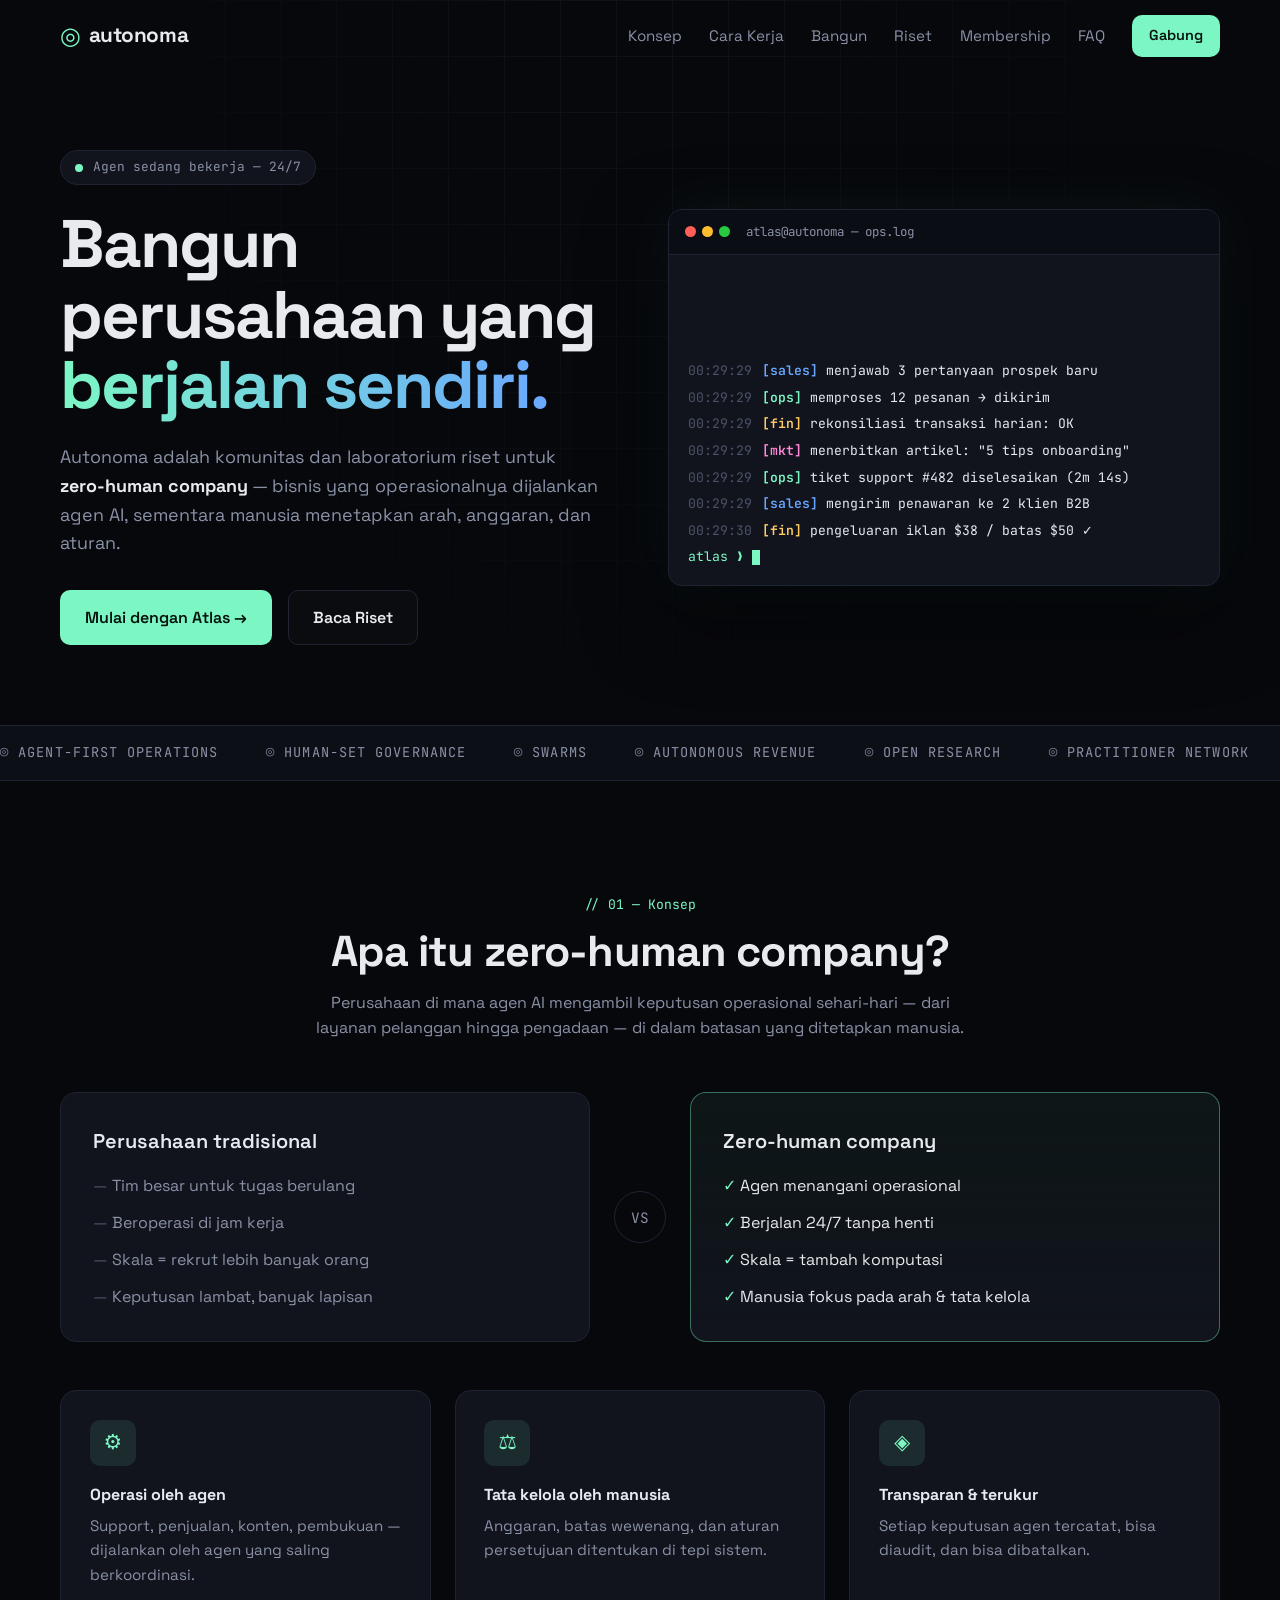
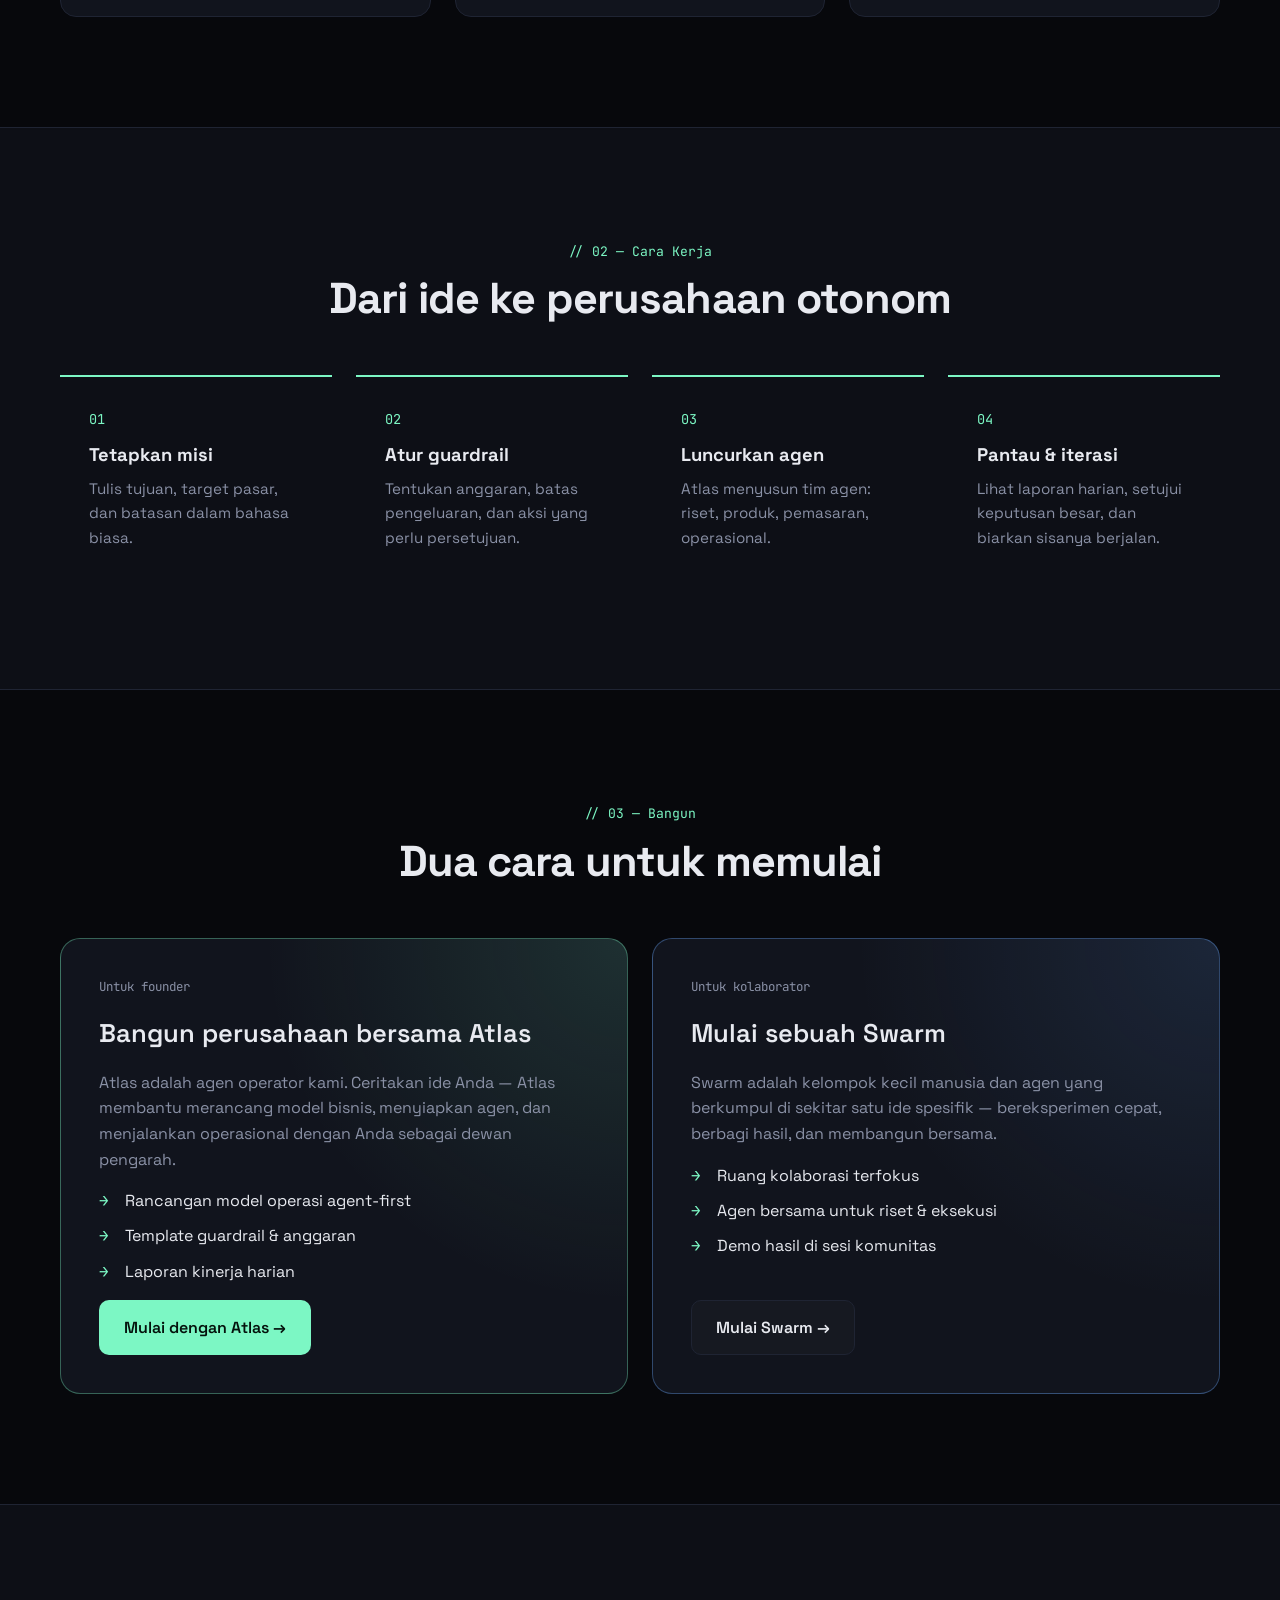
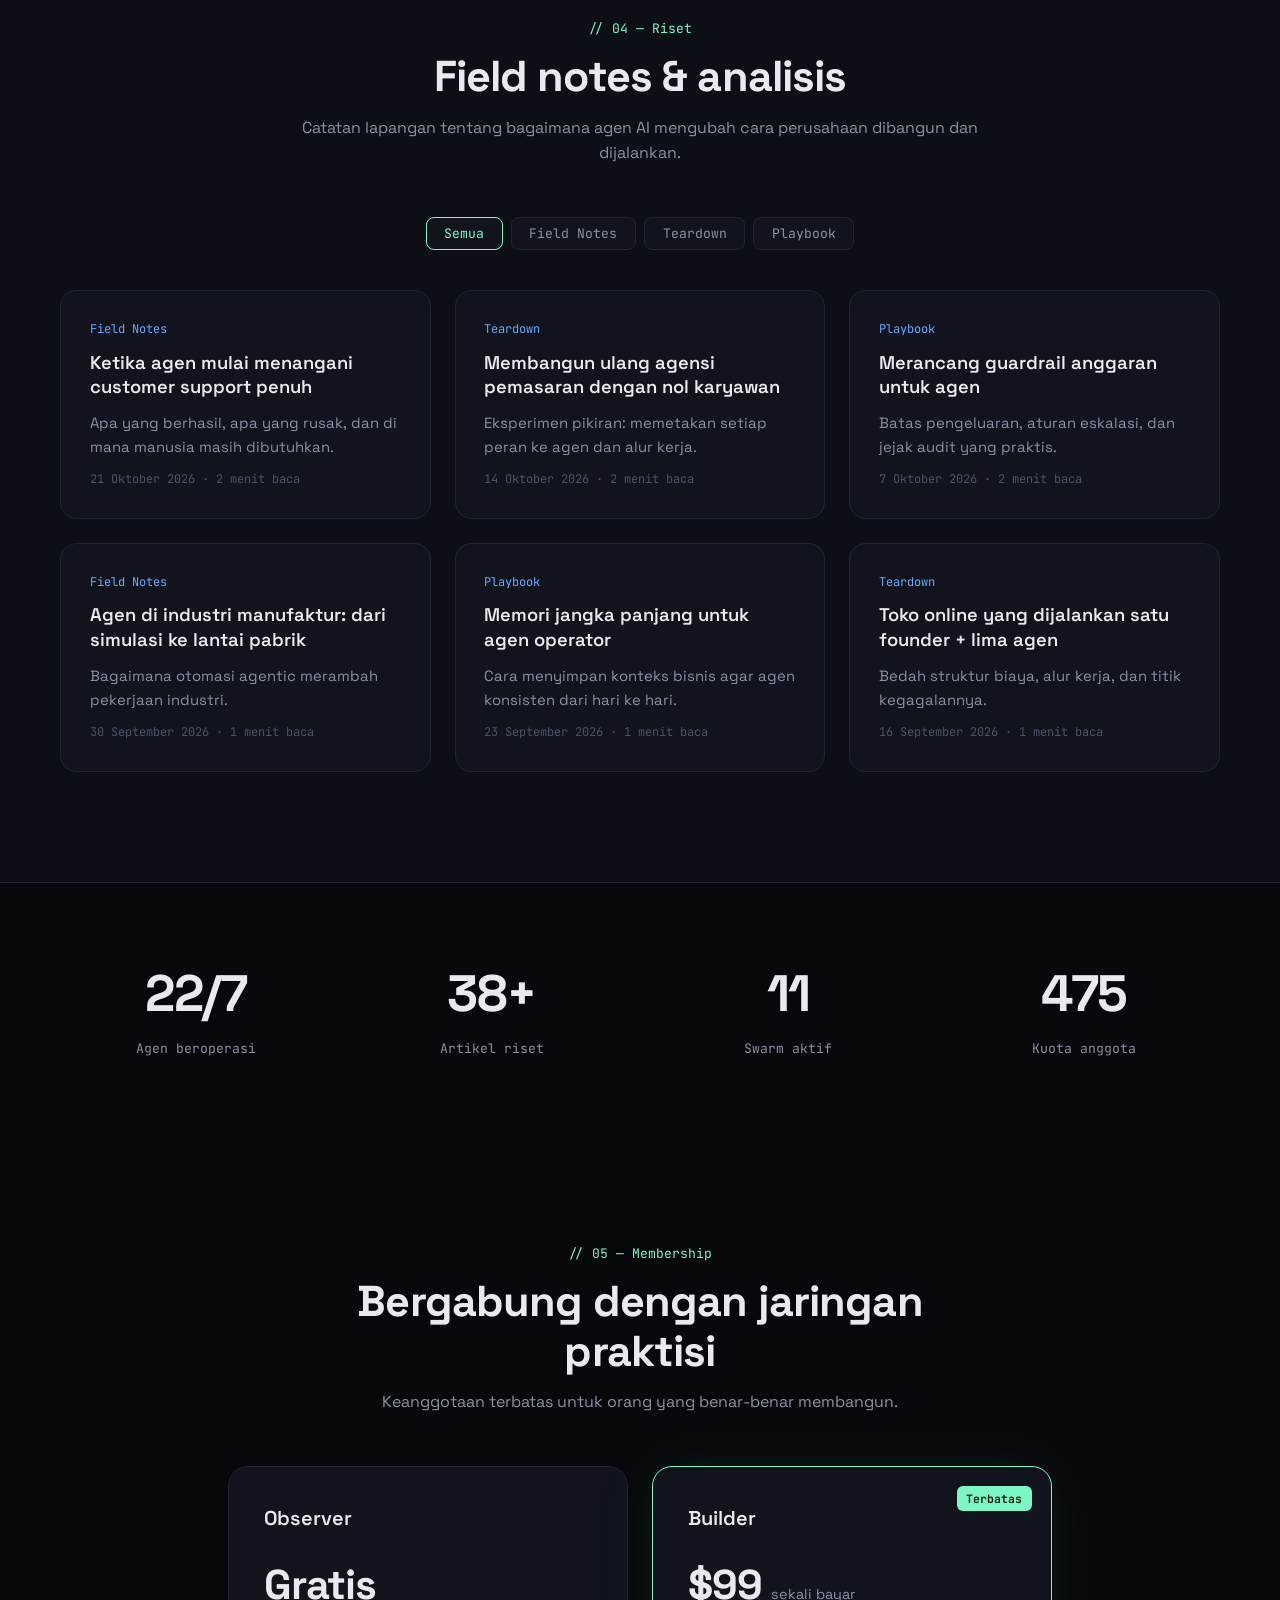
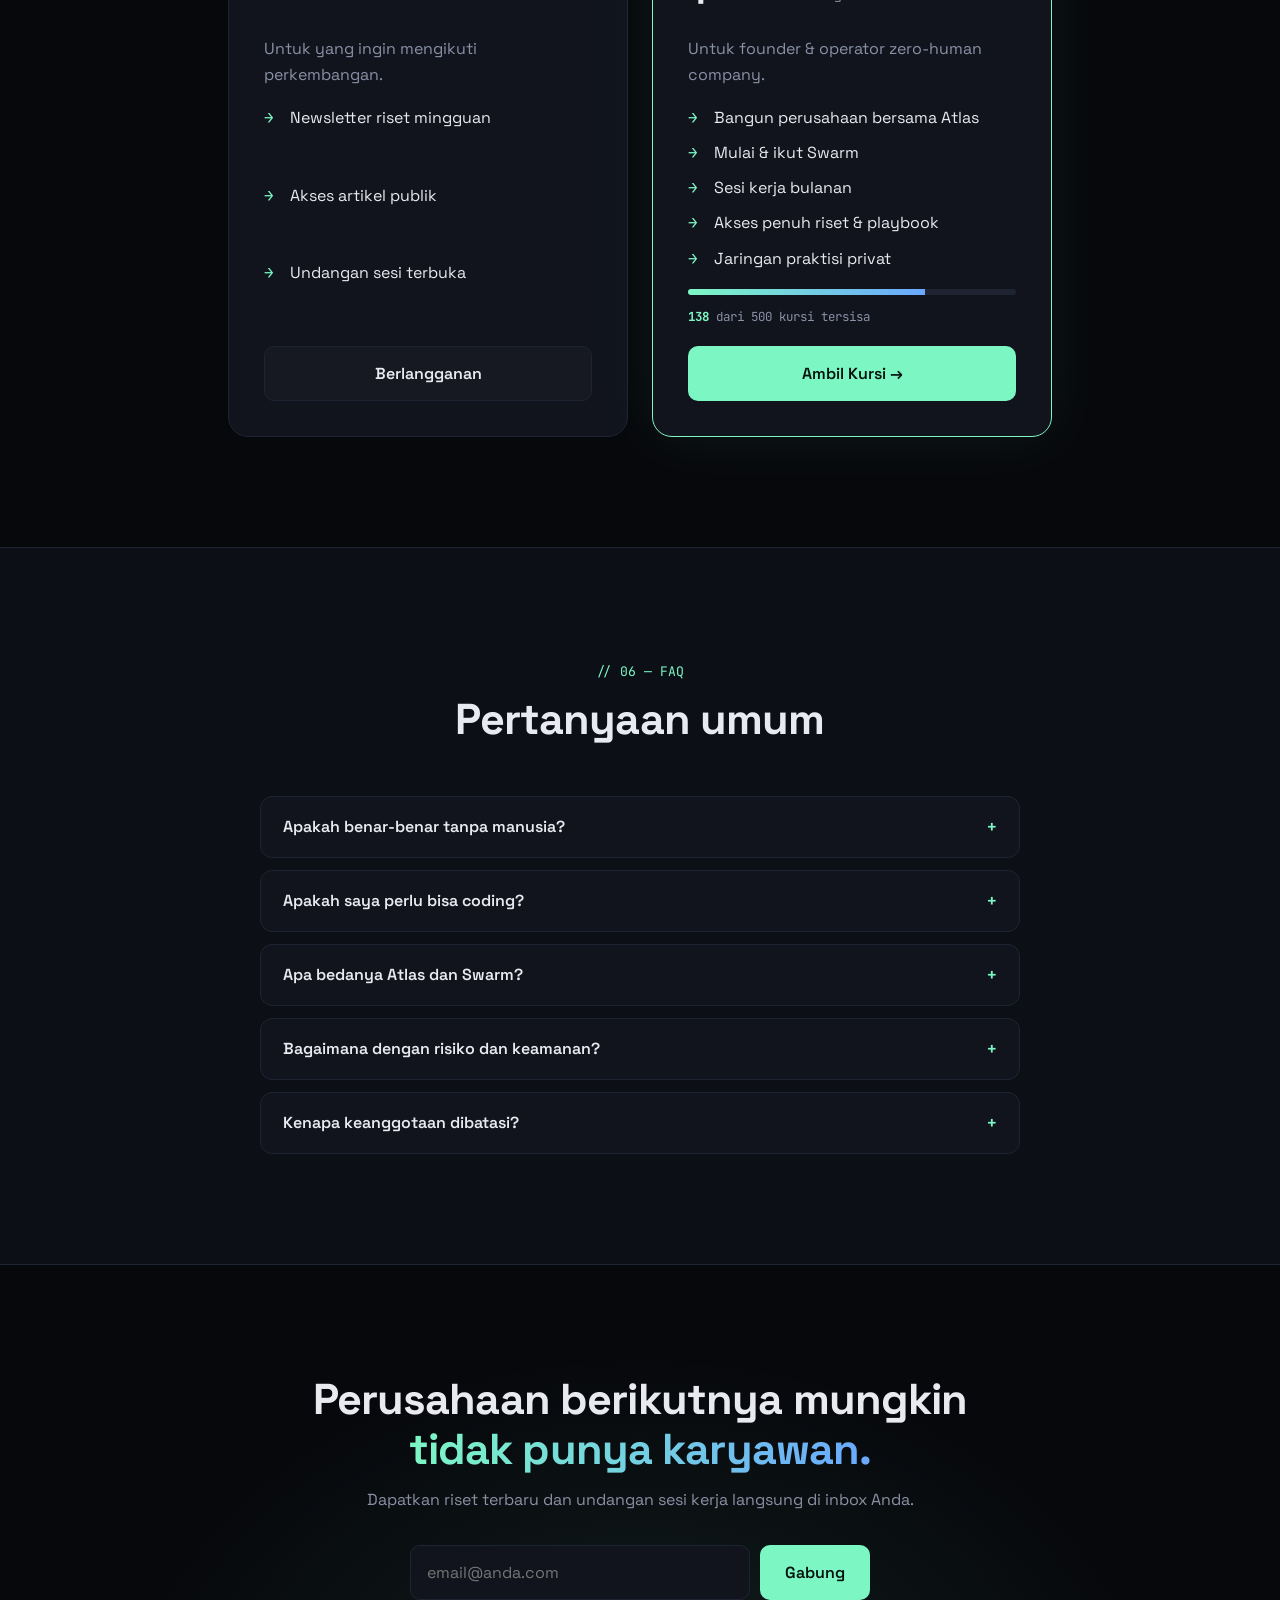
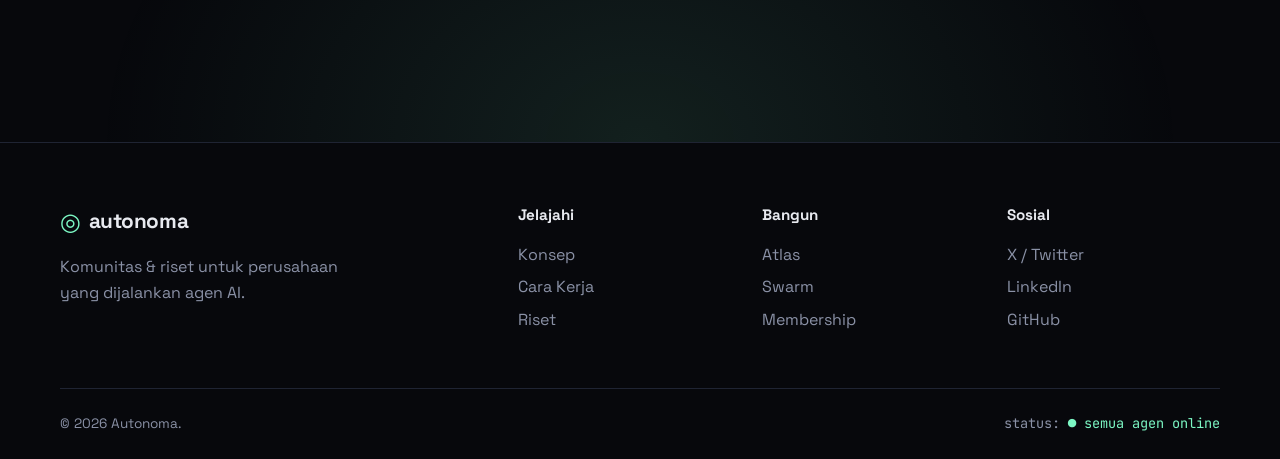
==== commit 3ce4bc29: "Add research article detail page Data-driven article page (artikel.html?id=slug) with breadcrumb, re" ====
--- a/index.html
+++ b/index.html
@@ -162,44 +162,7 @@
         <button class="filter" data-filter="teardown">Teardown</button>
         <button class="filter" data-filter="playbook">Playbook</button>
       </div>
-      <div class="grid grid--3" id="researchGrid">
-        <article class="post reveal" data-cat="field">
-          <span class="post__cat">Field Notes</span>
-          <h3>Ketika agen mulai menangani customer support penuh</h3>
-          <p>Apa yang berhasil, apa yang rusak, dan di mana manusia masih dibutuhkan.</p>
-          <span class="post__meta">8 menit baca</span>
-        </article>
-        <article class="post reveal" data-cat="teardown">
-          <span class="post__cat">Teardown</span>
-          <h3>Membangun ulang agensi pemasaran dengan nol karyawan</h3>
-          <p>Eksperimen pikiran: memetakan setiap peran ke agen dan alur kerja.</p>
-          <span class="post__meta">14 menit baca</span>
-        </article>
-        <article class="post reveal" data-cat="playbook">
-          <span class="post__cat">Playbook</span>
-          <h3>Merancang guardrail anggaran untuk agen</h3>
-          <p>Batas pengeluaran, aturan eskalasi, dan jejak audit yang praktis.</p>
-          <span class="post__meta">10 menit baca</span>
-        </article>
-        <article class="post reveal" data-cat="field">
-          <span class="post__cat">Field Notes</span>
-          <h3>Agen di industri manufaktur: dari simulasi ke lantai pabrik</h3>
-          <p>Bagaimana otomasi agentic merambah pekerjaan industri.</p>
-          <span class="post__meta">9 menit baca</span>
-        </article>
-        <article class="post reveal" data-cat="playbook">
-          <span class="post__cat">Playbook</span>
-          <h3>Memori jangka panjang untuk agen operator</h3>
-          <p>Cara menyimpan konteks bisnis agar agen konsisten dari hari ke hari.</p>
-          <span class="post__meta">7 menit baca</span>
-        </article>
-        <article class="post reveal" data-cat="teardown">
-          <span class="post__cat">Teardown</span>
-          <h3>Toko online yang dijalankan satu founder + lima agen</h3>
-          <p>Bedah struktur biaya, alur kerja, dan titik kegagalannya.</p>
-          <span class="post__meta">12 menit baca</span>
-        </article>
-      </div>
+      <div class="grid grid--3" id="researchGrid"></div>
     </div>
   </section>
 
@@ -303,6 +266,7 @@
   </footer>
 
   <a href="#top" class="to-top" id="toTop" aria-label="Kembali ke atas">↑</a>
+  <script src="assets/articles.js"></script>
   <script src="assets/script.js"></script>
 </body>
 </html>
--- a/assets/styles.css
+++ b/assets/styles.css
@@ -209,3 +209,62 @@
   .terminal__body{font-size:.72rem;height:280px}
   .subscribe{flex-direction:column}
 }
+
+/* ===== Halaman artikel ===== */
+.progress{position:fixed;top:0;left:0;right:0;height:3px;z-index:60;background:transparent}
+.progress span{display:block;height:100%;width:0;background:linear-gradient(90deg,var(--primary),var(--primary-2))}
+.article__head{padding:140px 0 40px;border-bottom:1px solid var(--line)}
+.crumbs{display:flex;flex-wrap:wrap;gap:.5rem;font-family:var(--mono);font-size:.78rem;color:var(--muted);margin-bottom:1.6rem}
+.crumbs a:hover{color:var(--primary)}
+.article__head h1{font-size:clamp(2rem,4.5vw,3.2rem);margin:.6rem 0 1rem}
+.article__excerpt{color:var(--muted);font-size:1.15rem}
+.article__meta{display:flex;align-items:center;flex-wrap:wrap;gap:.9rem;margin-top:2rem}
+.article__meta small{display:block;color:var(--muted);font-family:var(--mono);font-size:.78rem}
+.avatar-sm{width:42px;height:42px;border-radius:10px;display:grid;place-items:center;background:rgba(124,247,196,.1);color:var(--primary);font-size:1.3rem}
+.share{margin-left:auto;display:flex;gap:.5rem}
+.share__btn{font-family:var(--mono);font-size:.78rem;border:1px solid var(--line);background:var(--card);color:var(--text);padding:.45rem .8rem;border-radius:8px;cursor:pointer;transition:.2s}
+.share__btn:hover{border-color:var(--primary);color:var(--primary)}
+
+.article__layout{display:grid;grid-template-columns:220px minmax(0,720px);justify-content:center;gap:4rem;padding:60px 0}
+.toc{position:sticky;top:100px;align-self:start;font-size:.9rem}
+.toc__title{font-family:var(--mono);font-size:.75rem;color:var(--muted);text-transform:uppercase;letter-spacing:.1em}
+.toc ol{list-style:none;margin-top:1rem;display:grid;gap:.2rem;border-left:1px solid var(--line)}
+.toc a{display:block;padding:.35rem 0 .35rem 1rem;margin-left:-1px;border-left:2px solid transparent;color:var(--muted);transition:.2s}
+.toc a:hover{color:var(--text)}
+.toc a.is-active{color:var(--primary);border-left-color:var(--primary)}
+
+.prose{font-size:1.08rem;line-height:1.8;color:#c9cedb}
+.prose>*+*{margin-top:1.3rem}
+.prose .lead{font-size:1.25rem;color:var(--text);line-height:1.6}
+.prose h2{font-size:1.6rem;color:var(--text);margin-top:2.8rem;scroll-margin-top:100px}
+.prose strong{color:var(--text)}
+.prose ul,.prose ol{padding-left:1.3rem;display:grid;gap:.5rem}
+.prose li::marker{color:var(--primary)}
+.prose blockquote{border-left:3px solid var(--primary);padding:.4rem 0 .4rem 1.4rem;font-size:1.3rem;line-height:1.5;color:var(--text);font-weight:500}
+.prose .callout{background:rgba(124,247,196,.06);border:1px solid rgba(124,247,196,.3);border-radius:12px;padding:1.2rem 1.4rem;font-size:1rem}
+.prose pre{background:#0b0d14;border:1px solid var(--line);border-radius:12px;padding:1.2rem;overflow-x:auto;font-family:var(--mono);font-size:.85rem;line-height:1.6;color:var(--primary)}
+.prose table{width:100%;border-collapse:collapse;font-size:.92rem;display:block;overflow-x:auto}
+.prose th,.prose td{border-bottom:1px solid var(--line);padding:.75rem .9rem;text-align:left;vertical-align:top}
+.prose th{font-family:var(--mono);font-size:.75rem;color:var(--muted);text-transform:uppercase;letter-spacing:.05em}
+
+.pager{display:grid;grid-template-columns:1fr 1fr;gap:1rem;padding-bottom:40px;border-top:1px solid var(--line);padding-top:40px}
+.pager__link{border:1px solid var(--line);background:var(--card);border-radius:12px;padding:1.1rem 1.3rem;display:grid;gap:.3rem;transition:.2s}
+.pager__link:hover{border-color:var(--primary)}
+.pager__link small{font-family:var(--mono);font-size:.75rem;color:var(--muted)}
+.pager__link span{font-weight:600;line-height:1.35}
+.pager__link--next{text-align:right}
+.section--related{padding-top:60px;border-top:1px solid var(--line)}
+.page-article .cta{border-top:1px solid var(--line)}
+.notfound{padding-top:180px;text-align:center}
+.notfound p{color:var(--muted);margin:1rem 0 2rem}
+
+@media (max-width:960px){
+  .article__layout{grid-template-columns:1fr;gap:2rem;padding:40px 0}
+  .toc{position:static;border:1px solid var(--line);border-radius:12px;padding:1.2rem;background:var(--card)}
+}
+@media (max-width:560px){
+  .share{margin-left:0;width:100%}
+  .pager{grid-template-columns:1fr}
+  .pager__link--next{text-align:left}
+  .prose{font-size:1rem}
+}
